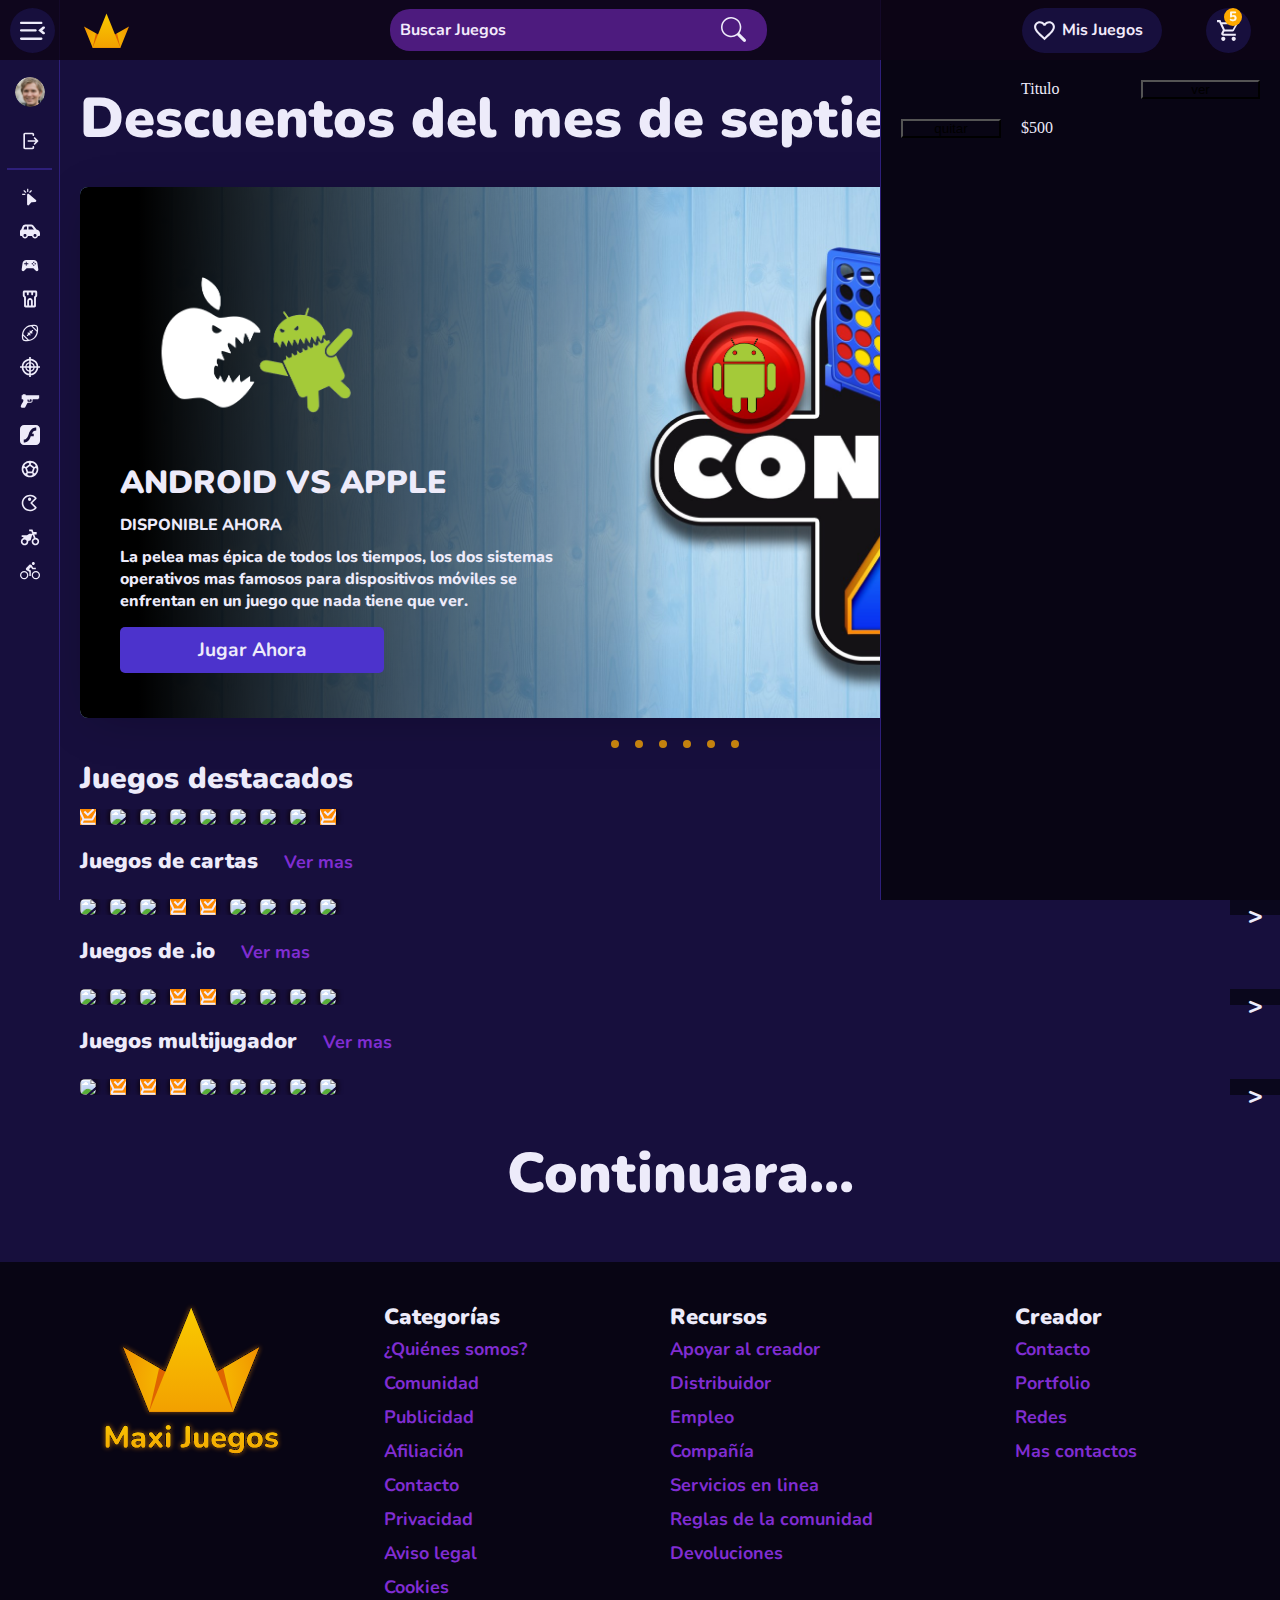
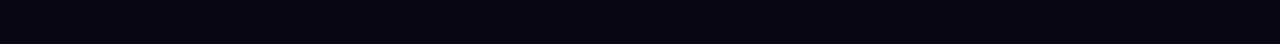
==== TP2/EntregaFinal/4-en-linea.html @ 2f9c9d54 "finalizo home" ====
<!DOCTYPE html>
<html lang="en">
<head>
    <meta charset="UTF-8">
    <meta name="viewport" content="width=device-width, initial-scale=1.0">
    <link rel="preconnect" href="https://fonts.googleapis.com">
    <link rel="preconnect" href="https://fonts.gstatic.com" crossorigin>
    <link href="https://fonts.googleapis.com/css2?family=Nunito+Sans:opsz@6..12&display=swap" rel="stylesheet">
    <link rel="icon" href="static/icons/Logo.svg" type="image/svg+xml">
    <link rel="stylesheet" href="style.css">
    <title>4 En linea</title>
</head>
<body>
    <header class="header">
        <button id="toggle" class="boton-toggle"><img src="static/icons/toogle.svg" alt=""></button>
        <div class="inp-busqueda">
            <input type="text" placeholder="Buscar Juegos">
            <a class="boton-toggle" href="#"><img src="static/icons/search.svg" alt=""></a>
        </div>
        <a class="boton-logo" href="home.html">
            <svg width="25" height="25" viewBox="0 0 25 25" fill="none" xmlns="http://www.w3.org/2000/svg">
                <path d="M18.3667 14.05L17.1083 16.3667H14.3583L12.5 17.4334L10.6417 16.3667H7.79167L6.63333 14.05L0 10.2167L4.79167 22.0667H20.2083L25 10.2167L18.3667 14.05Z" fill="url(#paint0_radial_194_2257)"/>
                <path d="M18.3667 14.05L12.5001 17.4333L6.63341 14.05L4.79175 22.0667H20.2084L18.3667 14.05Z" fill="#DF6400"/>
                <path d="M12.5001 3L20.2084 22.0667H4.79175L12.5001 3Z" fill="url(#paint1_linear_194_2257)"/>
                <defs>
                <radialGradient id="paint0_radial_194_2257" cx="0" cy="0" r="1" gradientUnits="userSpaceOnUse" gradientTransform="translate(12.5 16.142) scale(14.4246)">
                <stop offset="0.0264561" stop-color="#F9CA00"/>
                <stop offset="0.2736" stop-color="#F7BF00"/>
                <stop offset="0.7039" stop-color="#F3A300"/>
                <stop offset="1" stop-color="#EF8B00"/>
                </radialGradient>
                <linearGradient id="paint1_linear_194_2257" x1="12.5002" y1="22.0647" x2="12.5002" y2="3.00191" gradientUnits="userSpaceOnUse">
                <stop stop-color="#F2A000"/>
                <stop offset="0.2043" stop-color="#F4A900"/>
                <stop offset="0.9735" stop-color="#F9CA00"/>
                </linearGradient>
                </defs>
            </svg>                
        </a>
        <a class="boton-toggle btn-query">
            <img src="static/icons/heart.svg" alt="">
            <p>Mis Juegos</p>
        </a>
        <button class="boton-toggle cart"><img src="static/icons/cart.svg" alt=""><span>5</span></button>
    </header>
    <nav class="nav">
        <ul class="categorias">
            <li>
                <span class="avatar" href="#">
                    <img src="static/icons/avatar.svg" alt="">
                    <span class="av-name">Fulano detal</span>
                    <span class="av-mail">fulanito@gmail.com</span>
                </span>
            </li>
            <li>
                <a href="index.html">
                    <img src="static/icons/cerrar sesion.svg" alt="">
                    <span>Cerrar Sesión</span>
                </a>
            </li>
            <hr>
            <li>
                <a href="#">
                    <img src="static/icons/clicker.svg" alt="">
                    <span>Clicker</span>
                </a>
            </li>
            <li>
                <a href="#">
                    <img src="static/icons/car.svg" alt="">
                    <span>Autos</span>
                </a>
            </li>
            <li>
                <a href="#">
                    <img src="static/icons/controller.svg" alt="">
                    <span>Con mando</span>
                </a>
            </li>
            <li>
                <a href="#">
                    <img src="static/icons/castle.svg" alt="">
                    <span>Rol like</span>
                </a>
            </li>
            <li>
                <a href="#">
                    <img src="static/icons/football.svg" alt="">
                    <span>Fotball</span>
                </a>
            </li>
            <li>
                <a href="#">
                    <img src="static/icons/shooting.svg" alt="">
                    <span>Disparos</span>
                </a>
            </li>
            <li>
                <a href="#">
                    <img src="static/icons/gun.svg" alt="">
                    <span>Acción</span>
                </a>
            </li>
            <li>
                <a href="#">
                    <img src="static/icons/flash.svg" alt="">
                    <span>Flash</span>
                </a>
            </li>
            <li>
                <a href="#">
                    <img src="static/icons/soccer.svg" alt="">
                    <span>Tenis</span>
                </a>
            </li>
            <li>
                <a href="#">
                    <img src="static/icons/pacman.svg" alt="">
                    <span>.io</span>
                </a>
            </li>
            <li>
                <a href="#">
                    <img src="static/icons/motorbike.svg" alt="">
                    <span>Motos</span>
                </a>
            </li>
            <li>
                <a href="#">
                    <img src="static/icons/bike.svg" alt="">
                    <span>Atletismo</span>
                </a>
            </li>
        </ul>
    </nav>
    <div class="toggle-cart">
        <div class="card-cart">
            <img src="" alt="">
            <p>Titulo</p>
            <button>ver</button>
            <button>quitar</button>
            <p>$500</p>
        </div>
    </div>
    <main class="main nav-abierto">
        <h1 class="titulo-principal">Descuentos del mes de septiembre</h1>
        <section class="slider-wrapper">
            <div class="slider">
                <article id="slide-1">
                    <img src="static/assets/apple-vs-android.png" alt="">
                    <div class="informacion">
                        <img src="static/assets/apple-vs-android-vs-windows.png" alt="">
                        <h2 class="titulo-secundario">ANDROID VS APPLE</h2>
                        <p>DISPONIBLE AHORA</p>
                        <p>La pelea mas épica de todos los tiempos, los dos sistemas operativos mas famosos para dispositivos móviles se enfrentan en un juego que nada tiene que ver.</p>
                        <a href="4-en-linea.html" target="_blank" class="boton-primario">Jugar Ahora</a>                        
                    </div>
                </article>
                <article id="slide-2">
                    <img src="https://cdn2.unrealengine.com/fc24se-epic-merch-feature-carousel-desktop-1248x702-1248x702-51e411bd25db.png?h=720&quality=medium&resize=1&w=1280" alt="">
                    <div class="informacion">
                        <img src="https://cdn2.unrealengine.com/fc24se-epic-merch-feature-carousel-logo-350x83-350x83-21ae298df333.png" alt="">
                        <p>DISPONIBLE AHORA</p>
                        <p>Utiliza armas extrañas y magia prohibida para dar caza a una bruja que esconde la clave de tu salvación.</p>
                        <p>A partir de <span>14,49 US$</span> </p>
                        <button class="boton-primario">Comprar Ahora</button>
                        <button class="boton-terciario">Agregar al carrito</button>
                    </div>
                </article>
                <article id="slide-3">
                    <img src="https://cdn2.unrealengine.com/egs-witchfire-carousel-desktop-1248x702-2f0288fe9674.png?h=720&quality=medium&resize=1&w=1280" alt="">
                    <div class="informacion">
                        <img src="https://cdn2.unrealengine.com/egs-witchfire-carousel-logo-350x173-617c15475024.png" alt="">
                        <p>DISPONIBLE AHORA</p>
                        <p>Vuelve a encarnar a V, merc a sueldo con cibermejoras, en una mision cargada de espionaje e intriga para salvar a la presidenta de los NN. EE. UU.</p>
                        <p>A partir de <span>24,99 US$</span> </p>
                        <button class="boton-primario">Comprar Ahora</button>
                        <button class="boton-terciario">Agregar al carrito</button>
                    </div>
                </article>
                <article id="slide-4">
                    <img src="https://cdn2.unrealengine.com/egs-cp2077-phantom-liberty-carousel-desktop-1920x1080-96274ead1804.jpg?h=720&quality=medium&resize=1&w=1280" alt="">
                    <div class="informacion">
                        <img src="https://cdn2.unrealengine.com/egs-cp2077-phantom-liberty-carousel-logo-350x126-f5785ff4c215.png" alt="">
                        <p>DISPONIBLE EL 13 DE OCTUBRE</p>
                        <p>Como uno de los famosos Cruzados Negros, emprende una épica misión para derrocar al dios maligno Aldyr.</p>
                        <p>A partir de <span>39,99 US$</span> </p>
                        <button class="boton-primario">Comprar Ahora</button>
                        <button class="boton-terciario">Agregar al carrito</button>
                    </div>
                </article>
                <article id="slide-5">
                    <img src="https://cdn2.unrealengine.com/egs-lords-of-the-fallen-carousel-desktop-1920x1080-8edcd525f1fc.jpg?h=720&quality=medium&resize=1&w=1280" alt="">
                    <div class="informacion">
                        <img src="https://cdn2.unrealengine.com/egs-lords-of-the-fallen-carousel-logo-350x43-4587fc175b9a.png" alt="">
                        <p>PROXIMAMENTE</p>
                        <p>El épico Horizon Forbidden West completo, con todos sus contenidos adicionales y la expansión Burning Shores.</p>
                        <p>A partir de <span>69,99 US$</span> </p>
                        <button class="boton-primario">Comprar Ahora</button>
                        <button class="boton-terciario">Agregar al carrito</button>
                    </div>
                </article>
                <article id="slide-6">
                    <img src="https://cdn2.unrealengine.com/egs-horizon-forbidden-west-carousel-desktop-1920x1080-358478b6468a.jpg?h=720&quality=medium&resize=1&w=1280" alt="">
                    <div class="informacion">
                        <img src="https://cdn2.unrealengine.com/egs-horizon-forbidden-west-carousel-logo-350x137-4761b0e32379.png" alt="">
                        <p>DISPONIBLE AHORA</p>
                        <p>EA SPORTS FC 24 te da la bienvenida a The Word's Game: la experiencia futbolistica mas fiel hasta la fecha</p>
                        <p>A partir de <span>69,99 US$</span> </p>
                        <button class="boton-primario">Comprar Ahora</button>
                        <button class="boton-terciario">Agregar al carrito</button>
                    </div>
                </article>
            </div>
            <div class="slider-nav">
                <a href="#slide-1"></a>
                <a href="#slide-2"></a>
                <a href="#slide-3"></a>
                <a href="#slide-4"></a>
                <a href="#slide-5"></a>
                <a href="#slide-6"></a>
            </div>
        </section>
        <h3 class="titulo-terciario">Juegos destacados</h3>
        <section class="wrapper">
            <button id="left"> < </button>
            <div class="carousel">
                <a href="#">
                    <img src="https://images.crazygames.com/games/evowarsio/cover-1586449813403.png?auto=format%2Ccompress&q=65&cs=strip&ch=DPR&fit=crop" alt="img" draggable="false">
                    <div class="overlay">
                        <div class="unhover">
                            <p class="card-titulo">ARS$ 59.99</p>
                            <span></span>
                        </div>
                        <div class="hover">
                            <p class="card-titulo">Evowarts.IO</p>
                            <p>Una breve descripción del juego</p>
                            <p class="botonera">ARS$ 59.99 
                                <input class="btn-info" type="button">
                                <input class="btn-cart-quit" type="button">
                            </p>
                        </div>
                    </div>
                </a>
                <a href="#">
                    <img src="https://images.crazygames.com/games/bloxdhop-io/cover-1671463581901.png?auto=format%2Ccompress&q=65&cs=strip&ch=DPR&fit=crop" alt="img" draggable="false">
                    <div class="overlay">
                        <div class="unhover">
                            <p class="card-titulo">GRATIS</p>
                        </div>
                        <div class="hover">
                            <p class="card-titulo">Bloxd.IO</p>
                            <p>Una breve descripción del juego</p>
                            <p class="botonera">
                                <input class="btn-play" type="button">
                            </p>
                        </div>
                    </div>
                </a>
                <a href="#">
                    <img src="https://images.crazygames.com/fish-eat-getting-big/20230619111811/fish-eat-getting-big-cover?auto=format%2Ccompress&q=65&cs=strip&ch=DPR&fit=crop" alt="img" draggable="false">
                    <div class="overlay">
                        <div class="unhover">
                            <p class="card-titulo">GRATIS</p>
                        </div>
                        <div class="hover">
                            <p class="card-titulo">pescao.IO</p>
                            <p>Una breve descripción del juego</p>
                            <p class="botonera">
                                <input class="btn-play" type="button">
                            </p>
                        </div>
                    </div>
                </a>
                <a href="#">
                    <img src="https://images.crazygames.com/games/smash-karts/cover-1690365923966.png?auto=format%2Ccompress&q=65&cs=strip&ch=DPR&fit=crop" alt="img" draggable="false">
                    <div class="overlay">
                        <div class="unhover">
                            <p class="card-titulo">GRATIS</p>
                        </div>
                        <div class="hover">
                            <p class="card-titulo">Smash Karts.IO</p>
                            <p>Una breve descripción del juego</p>
                            <p class="botonera">
                                <input class="btn-play" type="button">
                            </p>
                        </div>
                    </div>
                </a>
                <a href="#">
                    <img src="https://images.crazygames.com/games/crazy-roll-3d/coverundefined-1693299832914.png?auto=format%2Ccompress&q=65&cs=strip&ch=DPR&fit=crop" alt="img" draggable="false">
                    <div class="overlay">
                        <div class="unhover">
                            <p class="card-titulo">ARS$ 59.99</p>
                        </div>
                        <div class="hover">
                            <p class="card-titulo">Crazy Roll.IO</p>
                            <p>Una breve descripción del juego</p>
                            <p class="botonera">ARS$ 59.99 
                                <input class="btn-info" type="button">
                                <input class="btn-cart-add" type="button">
                            </p>
                        </div>
                    </div>
                    
                </a>
                <a href="#">
                    <img src="https://images.crazygames.com/color-tap-coloring-by-numbers_16x9/20231003040240/color-tap-coloring-by-numbers_16x9-cover?auto=format%2Ccompress&q=65&cs=strip&ch=DPR&fit=crop" alt="img" draggable="false">
                    <div class="overlay">
                        <div class="unhover">
                            <p class="card-titulo">ARS$ 19.99</p>
                        </div>
                        <div class="hover">
                            <p class="card-titulo">Color Trap.IO</p>
                            <p>Una breve descripción del juego</p>
                            <p class="botonera">ARS$ 59.99 
                                <input class="btn-info" type="button">
                                <input class="btn-cart-add" type="button">
                            </p>
                        </div>
                    </div>
                </a>
                <a href="#">
                    <img src="https://images.crazygames.com/laqueus-escape-2---chapter-i_16x9/20230928072151/laqueus-escape-2---chapter-i_16x9-cover?auto=format%2Ccompress&q=65&cs=strip&ch=DPR&fit=crop" alt="img" draggable="false">
                    <div class="overlay">
                        <div class="unhover">
                            <p class="card-titulo">GRATIS</p>
                        </div>
                        <div class="hover">
                            <p class="card-titulo">Last Of US.IO</p>
                            <p>Una breve descripción del juego</p>
                            <p class="botonera">
                                <input class="btn-play" type="button">
                            </p>
                        </div>
                    </div>
                </a>
                <a href="#">
                    <img src="https://images.crazygames.com/dino-world-merge-fight_16x9/20230929094550/dino-world-merge-fight_16x9-cover?auto=format%2Ccompress&q=65&cs=strip&ch=DPR&fit=crop" alt="img" draggable="false">
                    <div class="overlay">
                        <div class="unhover">
                            <p class="card-titulo">GRATIS</p>
                        </div>
                        <div class="hover">
                            <p class="card-titulo">Dino World.IO</p>
                            <p>Una breve descripción del juego</p>
                            <p class="botonera">
                                <input class="btn-play" type="button">
                            </p>
                        </div>
                    </div>
                </a>
                <a href="#">
                    <img src="https://images.crazygames.com/raft-life/20230804113102/raft-life-cover?auto=format%2Ccompress&q=65&cs=strip&ch=DPR&fit=crop" alt="img" draggable="false">
                    <div class="overlay">
                        <div class="unhover">
                            <p class="card-titulo">ARS$ 59.99</p>
                            <span></span>
                        </div>
                        <div class="hover">
                            <p class="card-titulo">Raft Life.IO</p>
                            <p>Una breve descripción del juego</p>
                            <p class="botonera">ARS$ 59.99 
                                <input class="btn-info" type="button">
                                <input class="btn-cart-quit" type="button">
                            </p>
                        </div>
                    </div>
                </a>
            </div>
            <button id="right"> > </button>
        </section>
        <p class="parrafo-resaltado">Juegos de cartas <a class="boton-terciario" href="#">Ver mas</a></p>
        <section class="wrapper">
            <button id="left"> < </button>
            <div class="carousel">
                <a href="#">
                    <img src="https://images.crazygames.com/games/uno-online/cover-1679068977831.png?auto=format%2Ccompress&q=65&cs=strip&ch=DPR&w=242&fit=crop" alt="img" draggable="false">
                    <div class="overlay">
                        <div class="unhover">
                            <p class="card-titulo">ARS$ 19.99</p>
                        </div>
                        <div class="hover">
                            <p class="card-titulo">Color Trap.IO</p>
                            <p>Una breve descripción del juego</p>
                            <p class="botonera">ARS$ 59.99 
                                <input class="btn-info" type="button">
                                <input class="btn-cart-add" type="button">
                            </p>
                        </div>
                    </div>
                </a>
                <a href="#">
                    <img src="https://images.crazygames.com/games/solitaire-social/thumb-1585078055716.png?auto=format%2Ccompress&q=65&cs=strip&ch=DPR&fit=crop" alt="img" draggable="false">
                    <div class="overlay">
                        <div class="unhover">
                            <p class="card-titulo">GRATIS</p>
                        </div>
                        <div class="hover">
                            <p class="card-titulo">Dino World.IO</p>
                            <p>Una breve descripción del juego</p>
                            <p class="botonera">
                                <input class="btn-play" type="button">
                            </p>
                        </div>
                    </div>
                </a>
                <a href="#">
                    <img src="https://images.crazygames.com/foono-online-multiplayer-card-game_16x9/20231002101605/foono-online-multiplayer-card-game_16x9-cover?auto=format%2Ccompress&q=65&cs=strip&ch=DPR&fit=crop" alt="img" draggable="false">
                    <div class="overlay">
                        <div class="unhover">
                            <p class="card-titulo">ARS$ 19.99</p>
                        </div>
                        <div class="hover">
                            <p class="card-titulo">Color Trap.IO</p>
                            <p>Una breve descripción del juego</p>
                            <p class="botonera">ARS$ 59.99 
                                <input class="btn-info" type="button">
                                <input class="btn-cart-add" type="button">
                            </p>
                        </div>
                    </div>
                </a>
                <a href="#">
                    <img src="https://images.crazygames.com/spooky-tripeaks/20221010121338/spooky-tripeaks-cover?auto=format%2Ccompress&q=65&cs=strip&ch=DPR&fit=crop" alt="img" draggable="false">
                    <div class="overlay">
                        <div class="unhover">
                            <p class="card-titulo">ARS$ 59.99</p>
                            <span></span>
                        </div>
                        <div class="hover">
                            <p class="card-titulo">Raft Life.IO</p>
                            <p>Una breve descripción del juego</p>
                            <p class="botonera">ARS$ 59.99 
                                <input class="btn-info" type="button">
                                <input class="btn-cart-quit" type="button">
                            </p>
                        </div>
                    </div>
                </a>
                <a href="#">
                    <img src="https://images.crazygames.com/duo-with-friends/20211116161001/duo-with-friends-cover?auto=format%2Ccompress&q=65&cs=strip&ch=DPR&fit=crop" alt="img" draggable="false">
                    <div class="overlay">
                        <div class="unhover">
                            <p class="card-titulo">ARS$ 59.99</p>
                            <span></span>
                        </div>
                        <div class="hover">
                            <p class="card-titulo">Raft Life.IO</p>
                            <p>Una breve descripción del juego</p>
                            <p class="botonera">ARS$ 59.99 
                                <input class="btn-info" type="button">
                                <input class="btn-cart-quit" type="button">
                            </p>
                        </div>
                    </div>
                    
                </a>
                <a href="#">
                    <img src="https://images.crazygames.com/solitrcom.png?auto=format%2Ccompress&q=65&cs=strip&ch=DPR&fit=crop" alt="img" draggable="false">
                    <div class="overlay">
                        <div class="unhover">
                            <p class="card-titulo">GRATIS</p>
                        </div>
                        <div class="hover">
                            <p class="card-titulo">Dino World.IO</p>
                            <p>Una breve descripción del juego</p>
                            <p class="botonera">
                                <input class="btn-play" type="button">
                            </p>
                        </div>
                    </div>
                    
                </a>
                <a href="#">
                    <img src="https://images.crazygames.com/games/solitaire-story-tripeaks-4/cover-1686600269586.png?auto=format%2Ccompress&q=65&cs=strip&ch=DPR&fit=crop" alt="img" draggable="false">
                    <div class="overlay">
                        <div class="unhover">
                            <p class="card-titulo">ARS$ 19.99</p>
                        </div>
                        <div class="hover">
                            <p class="card-titulo">Color Trap.IO</p>
                            <p>Una breve descripción del juego</p>
                            <p class="botonera">ARS$ 59.99 
                                <input class="btn-info" type="button">
                                <input class="btn-cart-add" type="button">
                            </p>
                        </div>
                    </div>
                </a>
                <a href="#">
                    <img src="https://images.crazygames.com/games/spider-solitaire-time/cover-1643213064991.png?auto=format%2Ccompress&q=65&cs=strip&ch=DPR&fit=crop" alt="img" draggable="false">
                    <div class="overlay">
                        <div class="unhover">
                            <p class="card-titulo">ARS$ 19.99</p>
                        </div>
                        <div class="hover">
                            <p class="card-titulo">Color Trap.IO</p>
                            <p>Una breve descripción del juego</p>
                            <p class="botonera">ARS$ 59.99 
                                <input class="btn-info" type="button">
                                <input class="btn-cart-add" type="button">
                            </p>
                        </div>
                    </div>
                </a>
                <a href="#">
                    <img src="https://images.crazygames.com/games/microsoft-solitaire-collection/cover-1598974383073.png?auto=format%2Ccompress&q=65&cs=strip&ch=DPR&fit=crop" alt="img" draggable="false">
                    <div class="overlay">
                        <div class="unhover">
                            <p class="card-titulo">GRATIS</p>
                        </div>
                        <div class="hover">
                            <p class="card-titulo">Dino World.IO</p>
                            <p>Una breve descripción del juego</p>
                            <p class="botonera">
                                <input class="btn-play" type="button">
                            </p>
                        </div>
                    </div>
                </a>
            </div>
            <button id="right"> > </button>
        </section>
        <p class="parrafo-resaltado">Juegos de .io <a class="boton-terciario" href="#">Ver mas</a></p>
        <section class="wrapper">
            <button id="left"> < </button>
            <div class="carousel">
                <a href="#">
                    <img src="https://images.crazygames.com/games/ev-io/cover-1676998283524.png?auto=format%2Ccompress&q=65&cs=strip&ch=DPR&fit=crop" alt="img" draggable="false">
                    <div class="overlay">
                        <div class="unhover">
                            <p class="card-titulo">GRATIS</p>
                        </div>
                        <div class="hover">
                            <p class="card-titulo">Dino World.IO</p>
                            <p>Una breve descripción del juego</p>
                            <p class="botonera">
                                <input class="btn-play" type="button">
                            </p>
                        </div>
                    </div>
                </a>
                <a href="#">
                    <img src="https://images.crazygames.com/thelast-io/20210322181359/thelast-io-cover?auto=format%2Ccompress&q=65&cs=strip&ch=DPR&fit=crop" alt="img" draggable="false">
                    <div class="overlay">
                        <div class="unhover">
                            <p class="card-titulo">ARS$ 19.99</p>
                        </div>
                        <div class="hover">
                            <p class="card-titulo">Color Trap.IO</p>
                            <p>Una breve descripción del juego</p>
                            <p class="botonera">ARS$ 59.99 
                                <input class="btn-info" type="button">
                                <input class="btn-cart-add" type="button">
                            </p>
                        </div>
                    </div>
                </a>
                <a href="#">
                    <img src="https://images.crazygames.com/agario/20230719092731/agario-cover?auto=format%2Ccompress&q=65&cs=strip&ch=DPR&fit=crop" alt="img" draggable="false">
                    <div class="overlay">
                        <div class="unhover">
                            <p class="card-titulo">ARS$ 19.99</p>
                        </div>
                        <div class="hover">
                            <p class="card-titulo">Color Trap.IO</p>
                            <p>Una breve descripción del juego</p>
                            <p class="botonera">ARS$ 59.99 
                                <input class="btn-info" type="button">
                                <input class="btn-cart-add" type="button">
                            </p>
                        </div>
                    </div>
                </a>
                <a href="#">
                    <img src="https://images.crazygames.com/sploop-io/20210713142850/sploop-io-cover?auto=format%2Ccompress&q=65&cs=strip&ch=DPR&fit=crop" alt="img" draggable="false">
                    <div class="overlay">
                        <div class="unhover">
                            <p class="card-titulo">ARS$ 59.99</p>
                            <span></span>
                        </div>
                        <div class="hover">
                            <p class="card-titulo">Raft Life.IO</p>
                            <p>Una breve descripción del juego</p>
                            <p class="botonera">ARS$ 59.99 
                                <input class="btn-info" type="button">
                                <input class="btn-cart-quit" type="button">
                            </p>
                        </div>
                    </div>
                </a>
                <a href="#">
                    <img src="https://images.crazygames.com/games/duckpark-io/cover-1585853392521.jpg?auto=format%2Ccompress&q=65&cs=strip&ch=DPR&fit=crop" alt="img" draggable="false">
                    <div class="overlay">
                        <div class="unhover">
                            <p class="card-titulo">ARS$ 59.99</p>
                            <span></span>
                        </div>
                        <div class="hover">
                            <p class="card-titulo">Raft Life.IO</p>
                            <p>Una breve descripción del juego</p>
                            <p class="botonera">ARS$ 59.99 
                                <input class="btn-info" type="button">
                                <input class="btn-cart-quit" type="button">
                            </p>
                        </div>
                    </div>
                </a>
                <a href="#">
                    <img src="https://images.crazygames.com/stabfish-io/20230102073830/stabfish-io-cover?auto=format%2Ccompress&q=65&cs=strip&ch=DPR&fit=crop" alt="img" draggable="false">
                    <div class="overlay">
                        <div class="unhover">
                            <p class="card-titulo">GRATIS</p>
                        </div>
                        <div class="hover">
                            <p class="card-titulo">Dino World.IO</p>
                            <p>Una breve descripción del juego</p>
                            <p class="botonera">
                                <input class="btn-play" type="button">
                            </p>
                        </div>
                    </div>
                </a>
                <a href="#">
                    <img src="https://images.crazygames.com/king-io-world-war/20230629050348/king-io-world-war-cover?auto=format%2Ccompress&q=65&cs=strip&ch=DPR&fit=crop" alt="img" draggable="false">
                    <div class="overlay">
                        <div class="unhover">
                            <p class="card-titulo">ARS$ 19.99</p>
                        </div>
                        <div class="hover">
                            <p class="card-titulo">Color Trap.IO</p>
                            <p>Una breve descripción del juego</p>
                            <p class="botonera">ARS$ 59.99 
                                <input class="btn-info" type="button">
                                <input class="btn-cart-add" type="button">
                            </p>
                        </div>
                    </div>
                </a>
                <a href="#">
                    <img src="https://images.crazygames.com/tyran-io/20220209162110/tyran-io-cover?auto=format%2Ccompress&q=65&cs=strip&ch=DPR&fit=crop" alt="img" draggable="false">
                    <div class="overlay">
                        <div class="unhover">
                            <p class="card-titulo">GRATIS</p>
                        </div>
                        <div class="hover">
                            <p class="card-titulo">Dino World.IO</p>
                            <p>Una breve descripción del juego</p>
                            <p class="botonera">
                                <input class="btn-play" type="button">
                            </p>
                        </div>
                    </div>
                </a>
                <a href="#">
                    <img src="https://images.crazygames.com/games/brutalmania-io/cover-1584553430060.png?auto=format%2Ccompress&q=65&cs=strip&ch=DPR&fit=crop" alt="img" draggable="false">
                    <div class="overlay">
                        <div class="unhover">
                            <p class="card-titulo">GRATIS</p>
                        </div>
                        <div class="hover">
                            <p class="card-titulo">Dino World.IO</p>
                            <p>Una breve descripción del juego</p>
                            <p class="botonera">
                                <input class="btn-play" type="button">
                            </p>
                        </div>
                    </div>
                </a>
            </div>
            <button id="right"> > </button>
        </section>
        <p class="parrafo-resaltado">Juegos multijugador <a class="boton-terciario" href="#">Ver mas</a></p>
        <section class="wrapper">
            <button id="left"> < </button>
            <div class="carousel">
                <a href="#">
                    <img src="https://images.crazygames.com/house-of-hazards/20200910082214/house-of-hazards-cover?auto=format%2Ccompress&q=65&cs=strip&ch=DPR&fit=crop" alt="img" draggable="false">
                    <div class="overlay">
                        <div class="unhover">
                            <p class="card-titulo">GRATIS</p>
                        </div>
                        <div class="hover">
                            <p class="card-titulo">Dino World.IO</p>
                            <p>Una breve descripción del juego</p>
                            <p class="botonera">
                                <input class="btn-play" type="button">
                            </p>
                        </div>
                    </div>
                </a>
                <a href="#">
                    <img src="https://images.crazygames.com/games/soccer-legends-2021/cover-1619606990485.png?auto=format%2Ccompress&q=65&cs=strip&ch=DPR&fit=crop" alt="img" draggable="false">
                    <div class="overlay">
                        <div class="unhover">
                            <p class="card-titulo">ARS$ 59.99</p>
                            <span></span>
                        </div>
                        <div class="hover">
                            <p class="card-titulo">Raft Life.IO</p>
                            <p>Una breve descripción del juego</p>
                            <p class="botonera">ARS$ 59.99 
                                <input class="btn-info" type="button">
                                <input class="btn-cart-quit" type="button">
                            </p>
                        </div>
                    </div>
                    
                </a>
                <a href="#">
                    <img src="https://images.crazygames.com/games/basketball-stars-2019/cover-1583231506155.png?auto=format%2Ccompress&q=65&cs=strip&ch=DPR&fit=crop" alt="img" draggable="false">
                    <div class="overlay">
                        <div class="unhover">
                            <p class="card-titulo">ARS$ 59.99</p>
                            <span></span>
                        </div>
                        <div class="hover">
                            <p class="card-titulo">Raft Life.IO</p>
                            <p>Una breve descripción del juego</p>
                            <p class="botonera">ARS$ 59.99 
                                <input class="btn-info" type="button">
                                <input class="btn-cart-quit" type="button">
                            </p>
                        </div>
                    </div>
                    
                </a>
                <a href="#">
                    <img src="https://images.crazygames.com/puppet-fighter-2-player/20221123094627/puppet-fighter-2-player-cover?auto=format%2Ccompress&q=65&cs=strip&ch=DPR&fit=crop" alt="img" draggable="false">
                    <div class="overlay">
                        <div class="unhover">
                            <p class="card-titulo">ARS$ 59.99</p>
                            <span></span>
                        </div>
                        <div class="hover">
                            <p class="card-titulo">Raft Life.IO</p>
                            <p>Una breve descripción del juego</p>
                            <p class="botonera">ARS$ 59.99 
                                <input class="btn-info" type="button">
                                <input class="btn-cart-quit" type="button">
                            </p>
                        </div>
                    </div>
                    
                </a>
                <a href="#">
                    <img src="https://images.crazygames.com/tennis-masters/20201207104629/tennis-masters-cover?auto=format%2Ccompress&q=65&cs=strip&ch=DPR&fit=crop" alt="img" draggable="false">
                    <div class="overlay">
                        <div class="unhover">
                            <p class="card-titulo">ARS$ 19.99</p>
                        </div>
                        <div class="hover">
                            <p class="card-titulo">Color Trap.IO</p>
                            <p>Una breve descripción del juego</p>
                            <p class="botonera">ARS$ 59.99 
                                <input class="btn-info" type="button">
                                <input class="btn-cart-add" type="button">
                            </p>
                        </div>
                    </div>
                </a>
                <a href="#">
                    <img src="https://images.crazygames.com/wrestle-bros/20230707191522/wrestle-bros-cover?auto=format%2Ccompress&q=65&cs=strip&ch=DPR&fit=crop" alt="img" draggable="false">
                    <div class="overlay">
                        <div class="unhover">
                            <p class="card-titulo">ARS$ 19.99</p>
                        </div>
                        <div class="hover">
                            <p class="card-titulo">Color Trap.IO</p>
                            <p>Una breve descripción del juego</p>
                            <p class="botonera">ARS$ 59.99 
                                <input class="btn-info" type="button">
                                <input class="btn-cart-add" type="button">
                            </p>
                        </div>
                    </div>
                </a>
                <a href="#">
                    <img src="https://images.crazygames.com/pill-soccer/20230424174048/pill-soccer-cover?auto=format%2Ccompress&q=65&cs=strip&ch=DPR&fit=crop" alt="img" draggable="false">
                    <div class="overlay">
                        <div class="unhover">
                            <p class="card-titulo">GRATIS</p>
                        </div>
                        <div class="hover">
                            <p class="card-titulo">Dino World.IO</p>
                            <p>Una breve descripción del juego</p>
                            <p class="botonera">
                                <input class="btn-play" type="button">
                            </p>
                        </div>
                    </div>
                </a>
                <a href="#">
                    <img src="https://images.crazygames.com/drunken-boxers/20230131112009/drunken-boxers-cover?auto=format%2Ccompress&q=65&cs=strip&ch=DPR&fit=crop" alt="img" draggable="false">
                    <div class="overlay">
                        <div class="unhover">
                            <p class="card-titulo">GRATIS</p>
                        </div>
                        <div class="hover">
                            <p class="card-titulo">Dino World.IO</p>
                            <p>Una breve descripción del juego</p>
                            <p class="botonera">
                                <input class="btn-play" type="button">
                            </p>
                        </div>
                    </div>
                </a>
                <a href="#">
                    <img src="https://images.crazygames.com/gobattles-2--light-version-/20230414053754/gobattles-2--light-version--cover?auto=format%2Ccompress&q=65&cs=strip&ch=DPR&fit=crop" alt="img" draggable="false">
                    <div class="overlay">
                        <div class="unhover">
                            <p class="card-titulo">GRATIS</p>
                        </div>
                        <div class="hover">
                            <p class="card-titulo">Dino World.IO</p>
                            <p>Una breve descripción del juego</p>
                            <p class="botonera">
                                <input class="btn-play" type="button">
                            </p>
                        </div>
                    </div>
                </a>
            </div>
            <button id="right"> > </button>
        </section>
        <h1 class="titulo-principal continuado">Continuara...</h1>
    </main>
    <footer class="footer">
        <img class="f-logo" src="static/icons/Logo grande.svg" alt="">
        <section class="f-categoria">
            <h3 class="parrafo-resaltado">Categorías</h3>
            <a class="boton-terciario" href="#">¿Quiénes somos?</a>
            <a class="boton-terciario" href="#">Comunidad</a>
            <a class="boton-terciario" href="#">Publicidad</a>
            <a class="boton-terciario" href="#">Afiliación</a>
            <a class="boton-terciario" href="#">Contacto</a>
            <a class="boton-terciario" href="#">Privacidad</a>
            <a class="boton-terciario" href="#">Aviso legal</a>
            <a class="boton-terciario" href="#">Cookies</a>
        </section>
        <section class="f-categoria">
            <h3 class="parrafo-resaltado">Recursos</h3>
            <a class="boton-terciario" href="#">Apoyar al creador</a>
            <a class="boton-terciario" href="#">Distribuidor</a>
            <a class="boton-terciario" href="#">Empleo</a>
            <a class="boton-terciario" href="#">Compañía</a>
            <a class="boton-terciario" href="#">Servicios en linea</a>
            <a class="boton-terciario" href="#">Reglas de la comunidad</a>
            <a class="boton-terciario" href="#">Devoluciones</a>
        </section>
        <section class="f-categoria">
            <h3 class="parrafo-resaltado">Creador</h3>
            <a class="boton-terciario" href="#">Contacto</a>
            <a class="boton-terciario" href="#">Portfolio</a>
            <a class="boton-terciario" href="#">Redes</a>
            <a class="boton-terciario" href="#">Mas contactos</a>
        </section>
    </footer>
    <script src="static/js/home.js"></script>
</body>
</html>
---- TP2/EntregaFinal/style.css ----
@import url("https://fonts.googleapis.com/css2?family=Michroma&display=swap");

@font-face {
    font-family: "Nunito";
    src: url("static/tipografia/nunito_regular.woff");
}

@font-face {
    font-family: "Nunito bold";
    src: url("static/tipografia/nunito_bold.woff");
}

@font-face {
    font-family: "Nunito thin";
    src: url("static/tipografia/nunito_thin.woff");
}

@font-face {
    font-family: "Nunito extra thin";
    src: url("static/tipografia/nunito_extra_thin.woff2");
}

:root {
    --primario-w3: hsl(250, 60%, 95%);
    --primario-w2: hsl(250, 60%, 85%);
    --primario-w1: hsl(250, 60%, 70%);
    --primario: hsl(250, 60%, 50%);
    --primario-b1: hsl(250, 60%, 30%);
    --primario-b2: hsl(250, 60%, 15%);
    --primario-b3: hsl(250, 60%, 5%);

    --secundario-w3: hsl(270, 65%, 95%);
    --secundario-w2: hsl(270, 65%, 85%);
    --secundario-w1: hsl(270, 65%, 70%);
    --secundario: hsl(270, 65%, 50%);
    --secundario-b1: hsl(270, 65%, 30%);
    --secundario-b2: hsl(270, 65%, 15%);
    --secundario-b3: hsl(270, 65%, 5%);

    --acento-w3: hsl(40, 100%, 95%);
    --acento-w2: hsl(40, 100%, 85%);
    --acento-w1: hsl(40, 100%, 70%);
    --acento: hsl(40, 100%, 50%);
    --acento-b1: hsl(40, 100%, 30%);
    --acento-b2: hsl(40, 100%, 15%);
    --acento-b3: hsl(40, 100%, 5%);

    --nunito: 'Nunito', sans-serif;
    --nunito-thin: 'Nunito thin', sans-serif;
    --nunito-bold: 'Nunito bold', sans-serif;
    --nunito-extra-thin: 'Nunito extra thin', sans-serif;
    --h1-size: 4rem;
    --h2-size: 3.5rem;
    --h3-size: 3rem;
    --h4-size: 2rem;
    --p1-size: 1rem;
    --p2-size: 0.938rem;
}

* {
    margin: 0;
    padding: 0;
    box-sizing: border-box;
}

.titulo-principal,
.titulo-secundario,
.titulo-terciario,
.parrafo-resaltado {
    font-family: var(--nunito-bold);
}

.titulo-principal {
    font-size: 56px;
}

.titulo-secundario {
    font-size: 40px;
}

.titulo-terciario {
    font-size: 30px;
}

.parrafo-resaltado {
    font-size: 22px;
}

.parrafo {
    font-family: var(--nunito);
    font-size: 22px;
}

.texto-boton,
.boton-primario,
.boton-secundario,
.boton-terciario,
.boton-sesion {
    font-family: var(--nunito-thin);
    font-size: 18px;
}

.detalle {
    font-family: var(--nunito-extra-thin);
    font-size: 16px;
}

body {
    background-color: var(--primario-b2);
    display: flex;
    flex-wrap: wrap;
}


/* ========================== Botones ============================= */

.boton-primario,
.boton-secundario,
.boton-terciario,
.boton-sesion {
    display: inline-flex;
    justify-content: center;
    gap: 10px;
    padding: 10px 20px;
    margin: 5px 0px;
    border-radius: 20px;
    border: none;
    cursor: pointer;
}

.boton-primario {
    background: var(--primario);
    color: var(--primario-w3);
}

.boton-primario:hover {
    background-color: var(--primario-b1);
    box-shadow: 0px 3px 5px var(--primario-w2);
    transition: .3s;
}

.boton-secundario {
    background: none;
    box-shadow: inset 0px 0px 0px 2px var(--primario);
    color: var(--primario);
}

.boton-secundario:hover {
    background-color: var(--primario);
    color: var(--primario-w3);
    box-shadow: 0px 3px 5px var(--primario-w2);
    transition: .3s;
}

.boton-sesion {
    background: none;
    box-shadow: inset 0px 0px 0px 2px var(--secundario-w3);
    color: var(--secundario-w3);
    text-decoration: none;
}

.boton-sesion:hover {
    background-color: var(--secundario-w3);
    color: var(--secundario);
    box-shadow: 0px 0px 5px var(--secundario-w3);
    transition: .3s;
}

.boton-terciario {
    color: var(--secundario);
    text-decoration: none;
}

.boton-terciario:hover {
    text-decoration: underline;
    color: var(--secundario-w1);
    transition: .3s;
}

.boton-primario:active,
.boton-secundario:active,
.boton-terciario:active,
.boton-sesion:active,
.boton-toggle:active {
    transform: scale(.9);
    transform-origin: center center;
    transition: .1s;
}

.boton-toggle {
    background: var(--primario-b2);
    border-radius: 30px;
    height: 45px;
    width: 45px;
    padding: 10px;
    border: none;
    cursor: pointer;
}

.boton-toggle img {
    width: 25px;
    height: 25px;
}

.boton-toggle:hover {
    background-color: var(--primario-w3);
    box-shadow: 0px 0px 10px 1px var(--primario-w3);
    transition: .3s;
}

.boton-toggle:hover img {
    filter: invert(100%);
    transition: .3s;
}

.boton-logo {
    background-color: transparent;
    border: none;
    width: 45px;
    height: 45px;
    cursor: pointer;
}

.boton-logo svg {
    width: 45px;
    height: 45px;
}

.boton-logo:hover svg {
    filter: drop-shadow(0px 0px 10px var(--acento));
    transform: scale(1.2);
    transition: transform .5s, filter .5s;
}

/* ========================== Fin Botones ============================= */

/* ========================== Login =====================*/

.contenedor {
    background: #ededed;
    border-radius: 10px;
    height: 650px;
    margin: 1% auto;
    overflow: hidden;
    width: 1000px;
}

.login {
    background: var(--primario-w3);
    float: left;
    height: 100%;
    position: relative;
    width: 50%;
    text-align: center;
    top: -100%;
    z-index: 1;
}

.login>img,
.register>img {
    width: 50%;
    height: 40%;
}

.register {
    background: var(--primario-w3);
    float: right;
    height: 100%;
    position: relative;
    width: 50%;
    text-align: center;
    top: -100%;
    z-index: 1;
}

.cover {
    background: var(--secundario-b1);
    color: #fff;
    height: 100%;
    margin: 0 0 0 50%;
    position: relative;
    text-align: center;
    transition: margin 0.7s, background 0.5s, display 1s, width 1s;
    width: 50%;
    display: flex;
    justify-content: center;
    align-content: center;
    gap: 20px;
    flex-wrap: wrap;
    z-index: 5;
}

.cover p {
    width: 80%;
}

.cover:target {
    background: var(--secundario);
    margin: 0;
}

.cover:target .sign-up,
.sign-in {
    display: none;
}

.cover:target .sign-in {
    display: inline-block;
}

.login-form {
    padding: 0px 70px;
}

.login-form input {
    width: 100%;
    padding: 10px;
    margin: 5px 0px;
    border: 2px solid rgba(83, 53, 204, 0.50);
    background: rgba(203, 194, 240, 0.30);
    border-radius: 20px;
    box-sizing: border-box;
}

.login-form input::placeholder,
input[type=date i] {
    font-family: var(--nunito-extra-thin);
    font-size: 16px;
    text-align: center;
}

input[type=date] {
    display: flex;
    padding: 5px;
}

input[type=date]::-webkit-calendar-picker-indicator {
    cursor: pointer;
    position: absolute;
    left: 0;
    border-radius: 30px 0px 0px 30px;
    padding: 10px;
    background-color: var(--primario);
}

.input-nick input {
    padding: 10px 35px;
}

.input-nick span::before {
    top: 6px;
    padding: 8px;
    border-radius: 30px 0px 0px 30px;
    background-color: var(--primario);
    font-family: var(--nunito-thin);
    color: var(--primario-w3);
    position: absolute;
    content: '@';
}

.login-form input:focus {
    border: 2px solid var(--primario-b1);
    outline: none;
}

.register .login-form {
    text-align: left;
    display: grid;
    grid-template-columns: 1fr 1fr;
    grid-template-rows: repeat(7, auto);
    gap: 0px 10px;
}

.register .texto-boton,
.register .inp-mail,
.register button[type=submit] {
    grid-column: span 2;
}

.input-register,
.input-nick {
    position: relative;
}

.input-register span::after {
    right: 10px;
    margin: 12px 0px;
    position: absolute;
    content: url(static/icons/required.svg);
}

.login-form .boton-primario {
    width: 100%;
}

.redes {
    display: flex;
    align-items: center;
    justify-content: space-evenly;
    margin: 20px;
}

.social-login {
    height: 40px;
    width: 40px;
    padding: 5px;
    border-radius: 10px;
    border: 1px solid var(--primario-w2);
}

.rq::after {
    content: url(static/icons/required.svg);
    vertical-align: middle;
    margin-left: 10px;
}

.warnings {
    font-size: 14px;
    font-family: var(--nunito-thin);
    color: red;
    margin-top: 10px;
}

/* ========================== Fin Login =====================*/

/* ========================== Header =====================*/
.header {
    height: 60px;
    width: 100%;
    bottom: 0;
    padding: 0px 10px;
    display: grid;
    grid-template-columns: repeat(5, 1fr);
    gap: 10px;
    align-content: center;
    justify-items: center;
    position: fixed;
    background-color: rgba(14, 4, 21, .8);
    z-index: 100;
}

.header .cart{
    position: relative;
}

.header .cart span{
    left: 18px;
    top: 0;
    border-radius: 100%;
    width: 18px;
    height: 18px;
    position: absolute;
    background-color: var(--acento);
    font-family: var(--nunito);
    color: var(--acento-w3);
    text-align: center;
}

.inp-busqueda {
    margin: auto;
    display: flex;
}

.inp-busqueda input {
    font-family: var(--nunito-thin);
    color: var(--secundario-w3);
    background: var(--secundario-b1);
    font-size: 16px;
    padding: 10px;
    border: none;
    border-radius: 20px;
    display: none;
}

.inp-busqueda input::placeholder {
    color: var(--secundario-w3);
}

.boton-toggle p{
    display: none;
}

/* ========================== Fin Header =====================*/

/* ========================== Nav =====================*/
.nav{
    display: flex;
    height: 100vh;
    width: 60px;
    background-color: white;
    position: fixed;
    background-color: var(--primario-b2);
    border-right: 1px solid var(--primario-b1);
    overflow: hidden;
    z-index: 50;
    transition: transform .5s;
}
.nav-oculto{
    transform: translateX(-100%);
    transition: .5s;
}
.nav:hover{
    width: 200px;
    transition: .2s ease-out;
}

.categorias li{
    width: 100%;
}

.categorias li:hover{
    background-color: var(--primario-w3);
    transition: .5s;
}

.categorias hr{
    width: 75%;
    margin: 10px auto;
    border: 1px solid var(--primario-b1);
}

.categorias li a, .categorias li span{
    display: flex;
    width: 200px;
    height: 100%;
    font-family: var(--nunito-thin);
    color: var(--primario-w3);
    text-decoration: none;
    align-items: center;
}

.categorias a img{
    padding: 0px 20px;
    width: 60px;
    height: 34px;
}

.categorias span img{
    padding: 0px 15px;
    width: 60px;
    height: 34px;
}

.categorias{
    width: 100%;
    margin-top: 20px ;
}

.categorias li a:hover span{
    color: var(--primario-b2);
    transition: .5s;
}

.categorias li .avatar:hover span{
    color: var(--primario-b2);
    transition: .5s;
}

.categorias li a:hover img{
    filter: invert(100%);
    transition: .5s;
}

.categorias li .avatar{
    display: grid;
    grid-template-rows: 1fr 1fr;
    grid-template-columns: 60px auto;
    padding: 10px 0px;
}

.avatar img{
    height: 56px;
    grid-row: span 2;
}

.avatar .av-name{
    width: 140px;
    font-family: var(--nunito);
}
.avatar .av-mail{
    width: 140px;
    font-family: var(--nunito-extra-thin);
    width: 120px;
    overflow: hidden;
    text-overflow: ellipsis;
}

/* ========================== Fin Nav =====================*/

/* ========================== Carrito =====================*/
.toggle-cart{
    position: fixed;
    right: 0;
    top: 0;
    padding-top: 60px;
    background-color: var(--primario-b3);
    border-left: 1px solid var(--primario-b1);
    z-index: 80;
    width: 400px;
    color: var(--primario-w3);
    height: 100vh;
    overflow-y: auto;
    transition: transform .5s;
}

.toggle-cart .card-cart{
    padding: 20px;
    display: grid;
    gap: 20px;
    grid-template-columns: 100px 100px auto;
}

.toggle-cart hr{
    border: 1px solid var(--primario-b1);
}

.card-cart img{
    width: 100px;
    border-radius: 5px;
}

.card-cart button{
    padding: 0;
    background: none;
    margin: 0;
}

.card-cart .titulo-terciario{
    grid-column: span 2;
    font-size: 25px;
}
.card-cart .precio, .pago .precio{
    font-size: 20px;
    text-align: right;
    font-family: var(--nunito-thin);
}
.cart-closed{
    transform: translateX(100%);
}

.pago h2{
    font-family: var(--nunito-extra-thin);
    font-size: 30px;
}

.pago{
    display: flex;
    justify-content: space-between;
    align-items: flex-end;
    flex-wrap: wrap;
    padding: 20px;
}
.pago .boton-primario{
    width: 100%;
    margin-top: 10px;
}

/* ========================== Fin Carrito =====================*/

/* ========================== Main =====================*/

.main{
    margin: 0px 0px 0px 20px;
    color: var(--primario-w3);
    transition: padding-left .5s;
}

main.nav-abierto{
    padding-left: 60px;
    transition: .5s;
}

.main .titulo-principal{
    margin-bottom: 30px;
}

.main .continuado{
    text-align: center;
    padding-top: 40px;
    margin: 0;
}

.main .titulo-terciario, .main .parrafo-resaltado{
    margin: 10px 0px;
}

/* ========================== Fin Main =====================*/

/* ========================== Sliders ====================== */

.slider-wrapper{
    position: relative;
    max-width: 100%;
    margin-right: 20px;
    margin-bottom: 40px;
}

.slider{
    display: flex;
    aspect-ratio: 20/9;
    overflow: hidden;
    scroll-snap-type: x mandatory;
    scroll-behavior: smooth;
    box-shadow: 0 .5rem 3rem -0.75rem hsla(0, 0%, 0%, 0.25);
    border-radius: .5rem;
}

.slider article{
    position: relative;
    flex: 1 0 100%;
}

.slider .informacion{
    font-size: 10px;
    height: 100%;
    display: flex;
    gap: 10px;
    align-content: flex-end;
    justify-content: space-between;
    flex-wrap: wrap;
    background: linear-gradient(to right, rgba(0, 0, 0, 1) 10%, rgba(0,0,0,.2) 90%, rgba(0, 0, 0, 0));
    position: absolute;
    bottom: 0;
    padding: 0px 0px 10px 20px;
    width: 50%;
    font-family: var(--nunito);
}

.slider .informacion img{
    width: 30%;
}

.slider .informacion button,.slider .informacion a{
    font-size: 1.2em;
    width: 48%;
    border-radius: 5px;
    text-decoration: none;
}

.slider .informacion p{
    font-size: 1em;
    width: 100%;
}

.slider .informacion h2{
    width: 100%;
    font-size: 2em;
}

.informacion p span{
    font-family: var(--nunito-bold);
    font-size: 18px;
}

.slider article img{
    width: 100%;
    object-fit: cover;
    scroll-snap-align: start;
}

.slider-nav{
    display: flex;
    column-gap: 1rem;
    position: absolute;
    bottom: -30px;
    left: 45%;
}

.slider-nav a{
    width: .5rem;
    height: .5rem;
    border-radius: 50%;
    background: var(--acento);
    opacity: .75;
    transition: opacity ease 250ms;
}

.slider-nav a:hover{
    opacity: 1;
}




/* ========================== Fin Sliders ====================== */

/* ========================== Footer ====================== */
.footer{
    width: 100%;
    display: grid;
    grid-template-columns: 30% auto auto auto;
    background-color: var(--primario-b3);
    margin-top: 50px;
    padding: 40px 0px;
}

.f-categoria .parrafo-resaltado{
    color: var(--primario-w3);
}

.footer .f-logo{
    padding: 0px 100px;
    width: 100%;
}

.footer .f-categoria{
    display: flex;
    flex-direction: column;
}

.footer .f-categoria .boton-terciario{
    justify-content: initial;
    padding: 0;
}
/* ========================== Fin Footer ====================== */

/* ========================== Carrusel =====================*/

.wrapper{
    display: flex;
    position: relative;
}
.wrapper button{
    height: 100%;
    width: 50px;
    color: var(--primario-w3);
    background-color: rgba(8, 5, 20, .8);
    cursor: pointer;
    font-family: var(--nunito);
    font-size: 25px;
    position: absolute;
    text-align: center;
    border: none;
}   

.wrapper button:hover{
    background: rgba(8, 5, 20, 1);
    text-shadow: 0px 0px 10px 10px var(--primario-w3);
    transition: .5s;
}
.wrapper button:first-child{
    left: 0px;
    display: none;
}
.wrapper button:last-child{
    right: 0px;
}
.wrapper .carousel{
    font-size: 0px;
    cursor: pointer;
    overflow: hidden;
    white-space: nowrap;
    scroll-behavior: smooth;
}
.carousel.dragging{
    cursor: grab;
    scroll-behavior: auto;
}
.carousel.dragging img{
    pointer-events: none;
}
.carousel img{
    height: 120px;
    object-fit: cover;
    user-select: none;
    width: 50%;
    border-radius: 5px;
    box-shadow: 0px 0px 5px 2px var(--secundario-b3);
}
.carousel a{
    margin-right: 14px;
    position: relative;
}

.carousel a .overlay{
    position: absolute;
    display: flex;
    background-color: rgba(0, 0, 0, .7);
    bottom: 0;
    left: 0;
    height: 25px;
    width: 100%;
    color: var(--primario-w3);
    font-family: var(--nunito);
    font-size: 14px;
}

.overlay .card-titulo{
    font-family: var(--nunito-bold);
    font-size: 1.2em;
}

.carousel a:hover .overlay, .carousel a:hover .overlay .unhover, .carousel a:hover .overlay .hover{
    transition: .5s;
}

.carousel a:hover .overlay{
    height: 120px;
}

.carousel a:hover .overlay .unhover{
    opacity: 0;
}

.carousel a:hover .overlay .hover{
    opacity: 1;

}

.overlay .hover, .overlay .unhover{
    height: 100%;
    width: 100%;
    position: absolute;
    display: flex;
    flex-wrap: wrap;
    justify-content: space-between;
    align-content: space-between;
}

.overlay .hover{
    opacity: 0;
    padding: 10px;
}
.overlay .unhover span{
    background: url(static/icons/cart\ add.svg) center darkorange;
    width: 25px;
    height: 25px;
}

.overlay .hover p.botonera{
    width: 100%;
    vertical-align: middle;
    display: flex;
    justify-content: space-between;
    height: 35px;
}

.overlay .btn-cart-add{
    background: url(static/icons/cart\ add.svg) no-repeat center;
}
.overlay .btn-play{
    background: url(static/icons/play.svg) no-repeat center;
}
.overlay .btn-info{
    background: url(static/icons/info.svg) no-repeat center;
}
.overlay .btn-cart-quit{
    background: url(static/icons/cart\ remove.svg) no-repeat center;
}

.overlay .hover input[type=button]{
    width: 35px;
    height: 35px;
    border-radius: 100%;
    background-color: var(--primario);
    cursor: pointer;
    border: none;
    margin:auto;
}

.overlay .hover input[type=button]:hover{
    background-color: var(--primario-b1);
}

.carousel li{
    display: inline;
}

.carousel img:first-child{
    margin-left: 0px;
}
@media only screen and (min-width: 768px) {
    .carousel img{
        width: calc(80% / 3);
    }
}
@media only screen and (min-width: 1200px) {
    .carousel img{
        width: calc(100% / 6);
    }   
}
  

/* ========================== Fin Carrusel =====================*/

/* ========================== Fin Carrusel =====================*/
/* ========================== Fin Carrusel =====================*/

/* ========================== Loader ============================= */

.loading-page {
    position: fixed;
    background-color: hsla(270, 65%, 5%, .8);
    backdrop-filter: blur(10px);
    height: 100vh;
    width: 100%;
    display: flex;
    flex-direction: column;
    align-items: center;
    justify-content: center;
    animation: disolve 5s forwards;
    bottom: 0;
    top: 0;
    z-index: 100;
}

.loading-page svg {
    height: 150px;
    width: 150px;
    stroke: white;
    stroke-width: 3px;
    stroke-dasharray: 1000;
    animation: draw 5s ease;
}

.name-container {
    overflow: hidden;
}

.logo-name {
    letter-spacing: 10px;
    text-transform: uppercase;
    animation: elevacion 3s;
    color: var(--primario-w3);
}

/* ========================== Fin Loader ============================= */

/* ========================== Animaciones ============================= */

@keyframes draw {
    0% {
        fill-opacity: 0;
        stroke-dashoffset: 1000;
    }

    50% {
        fill-opacity: 1;
    }

    100% {
        stroke-dashoffset: 0;
    }
}

@keyframes disolve {
    0% {
        opacity: 1;
    }

    70% {
        opacity: 1;
    }

    100% {
        opacity: 0;
        display: none;
    }
}

@keyframes elevacion {
    0% {
        transform: translateY(50px);
        opacity: 0;
    }

    100% {
        transform: translateY(0);
        opacity: 1;
    }
}

/* ========================== Fin Animaciones ============================= */

@media only screen and (min-width: 768px) {
    .header{
        grid-template-columns: .5fr 1fr 10fr 2fr 1fr;
        bottom: auto;
        top: 0;
    }
    .inp-busqueda{
        position: relative;
        justify-content: center;
        margin: auto;
        width: 100%;
        grid-column: 3;
        grid-row: 1;
    }
    .inp-busqueda input{
        display: initial;
        width: 45%;

    }
    .inp-busqueda a {
        position: absolute;
        right: 30%;
        top: 8px;
    }
    .btn-query{
        display: flex;
        align-items: center;
        width: 140px;
        gap: 5px;
        font-family: var(--nunito-thin);
        color: var(--secundario-w3);
    }
    .btn-query p{
        display: initial;
    }
    .btn-query:hover{
        color: var(--secundario-b3);
        transition: .5s;
    }
    .main{
        margin: 80px 0px 0px 20px;
    }
    .categorias{
        margin-top: 60px;
    }
    .slider .informacion{
        padding: 0px 0px 40px 40px;
        width: 50%;
        font-size: 16px;
    }

    .slider .informacion img{
        width: 50%;
    }

    .slider .informacion p{
        width: 80%;
    }
}
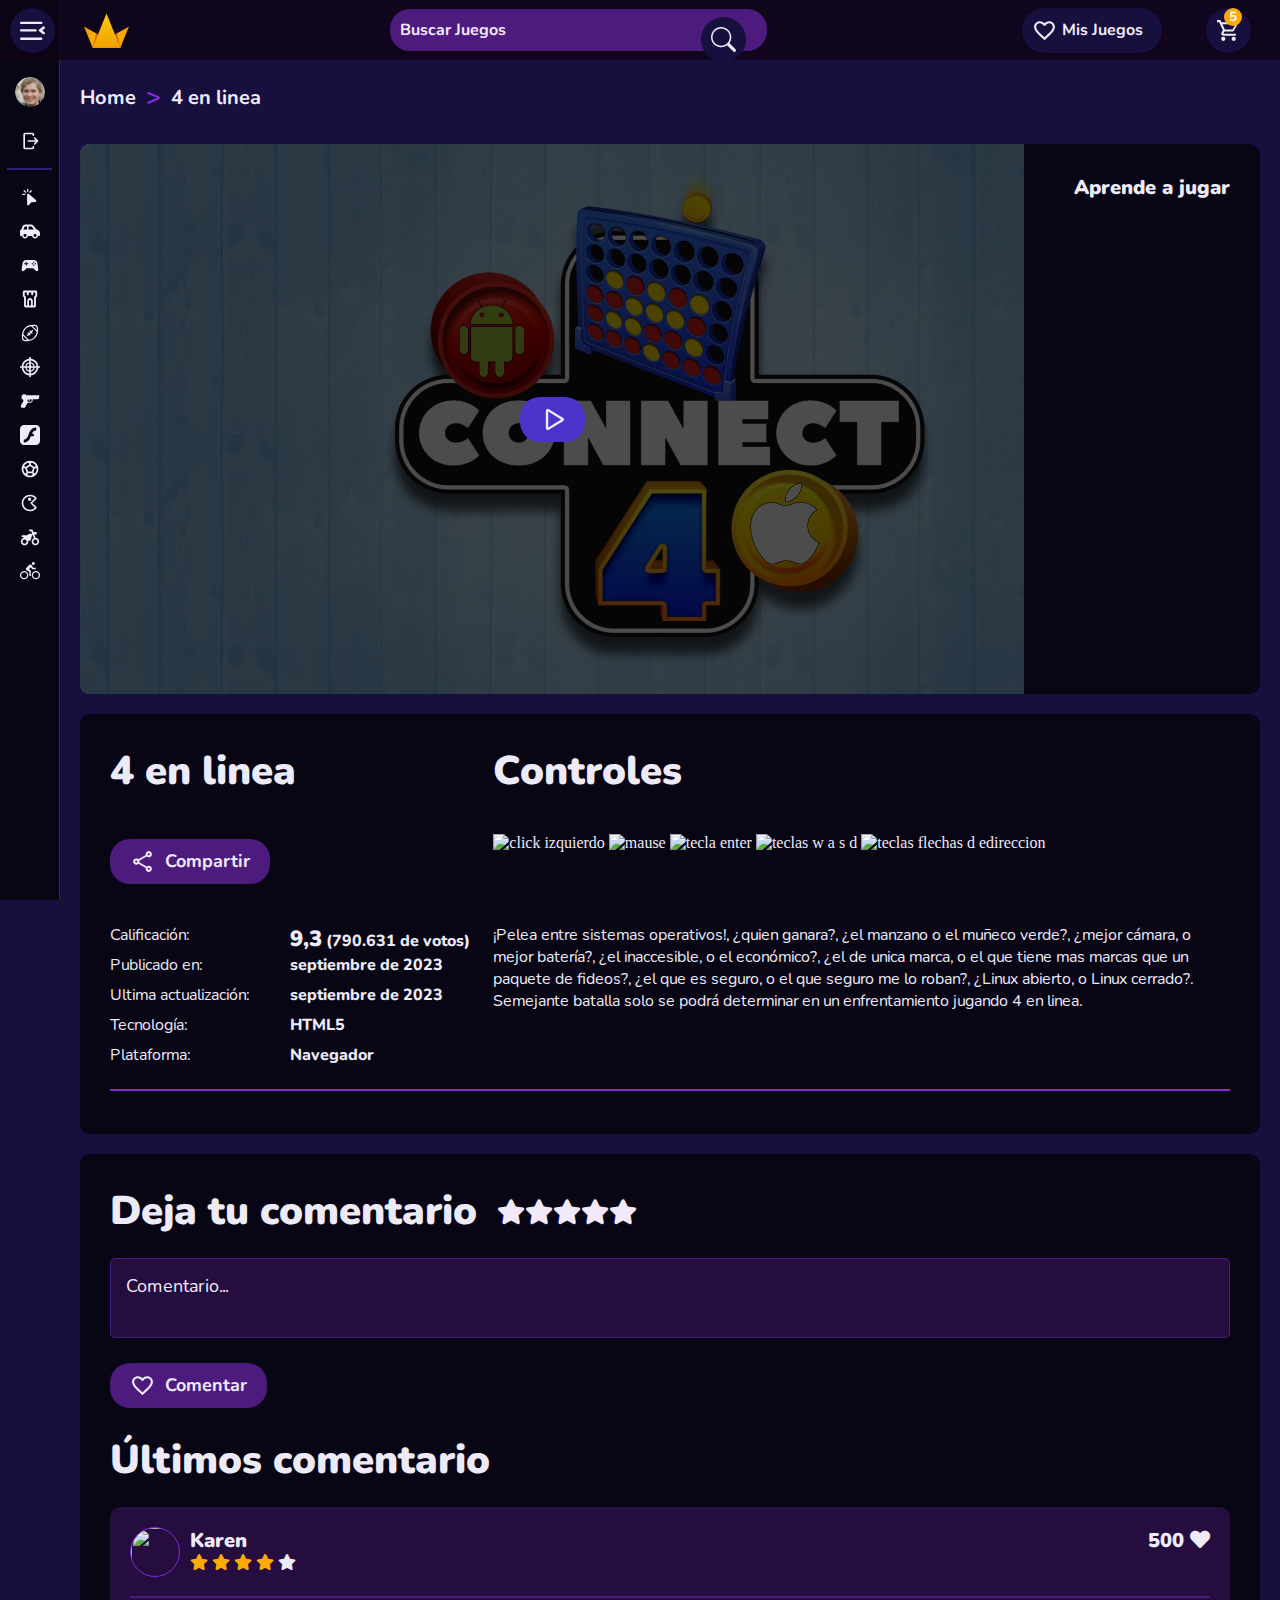
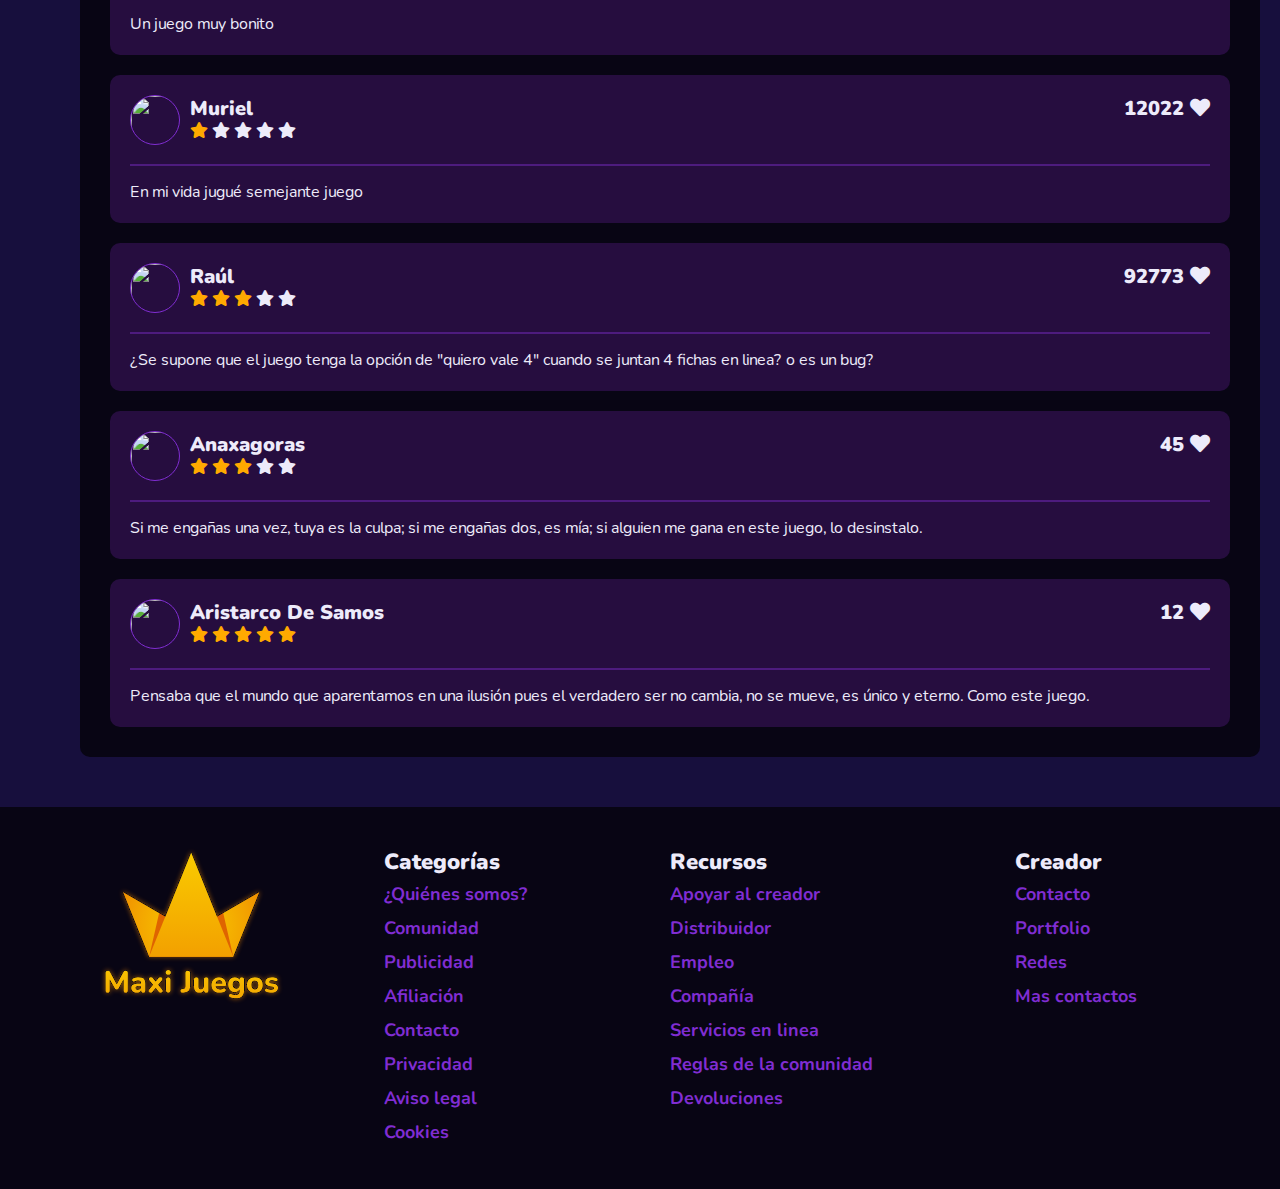
==== commit 7862c6e0: "finalizado pagina de juego ejecutable" ====
--- a/TP2/EntregaFinal/4-en-linea.html
+++ b/TP2/EntregaFinal/4-en-linea.html
@@ -6,9 +6,10 @@
     <link rel="preconnect" href="https://fonts.googleapis.com">
     <link rel="preconnect" href="https://fonts.gstatic.com" crossorigin>
     <link href="https://fonts.googleapis.com/css2?family=Nunito+Sans:opsz@6..12&display=swap" rel="stylesheet">
+    <link rel="stylesheet" href="https://cdnjs.cloudflare.com/ajax/libs/font-awesome/5.15.3/css/all.min.css">
     <link rel="icon" href="static/icons/Logo.svg" type="image/svg+xml">
     <link rel="stylesheet" href="style.css">
-    <title>4 En linea</title>
+    <title>4 en linea</title>
 </head>
 <body>
     <header class="header">
@@ -41,7 +42,7 @@
             <img src="static/icons/heart.svg" alt="">
             <p>Mis Juegos</p>
         </a>
-        <button class="boton-toggle cart"><img src="static/icons/cart.svg" alt=""><span>5</span></button>
+        <button id="cart" class="boton-toggle cart"><img src="static/icons/cart.svg" alt=""><span>5</span></button>
     </header>
     <nav class="nav">
         <ul class="categorias">
@@ -133,698 +134,216 @@
             </li>
         </ul>
     </nav>
-    <div class="toggle-cart">
-        <div class="card-cart">
-            <img src="" alt="">
-            <p>Titulo</p>
-            <button>ver</button>
-            <button>quitar</button>
-            <p>$500</p>
+    <div id="toggle-cart" class="toggle-cart cart-closed">
+        <div class="card-cart">
+            <img src="https://images.crazygames.com/games/original-classic-solitaire/cover-1671485542236.png?auto=format%2Ccompress&q=65&cs=strip&ch=DPR&fit=crop" alt="">
+            <p class="titulo-terciario">El llanero Solitario</p>
+            <button class="boton-terciario">ver</button>
+            <button class="boton-terciario">quitar</button>
+            <p class="precio">$500.00</p>
+        </div>
+        <hr>
+        <div class="card-cart">
+            <img src="https://images.crazygames.com/games/spider-solitaire-time/cover-1643213064991.png?auto=format%2Ccompress&q=65&cs=strip&ch=DPR&fit=crop" alt="">
+            <p class="titulo-terciario">Spider Solitario</p>
+            <button class="boton-terciario">ver</button>
+            <button class="boton-terciario">quitar</button>
+            <p class="precio">$439.00</p>
+        </div>
+        <hr>
+        <div class="card-cart">
+            <img src="https://images.crazygames.com/games/classic-solitaire/cover-1606831793496.png?auto=format%2Ccompress&q=65&cs=strip&ch=DPR&fit=crop" alt="">
+            <p class="titulo-terciario">Un Solitario mas</p>
+            <button class="boton-terciario">ver</button>
+            <button class="boton-terciario">quitar</button>
+            <p class="precio">$34.00</p>
+        </div>
+        <hr>
+        <div class="card-cart">
+            <img src="https://images.crazygames.com/solitaire-dungeon-roguelike_16x9/20230904103614/solitaire-dungeon-roguelike_16x9-cover?auto=format%2Ccompress&q=65&cs=strip&ch=DPR&fit=crop" alt="">
+            <p class="titulo-terciario">Solitarie Dungeon</p>
+            <button class="boton-terciario">ver</button>
+            <button class="boton-terciario">quitar</button>
+            <p class="precio">$12.00</p>
+        </div>
+        <hr>
+        <div class="card-cart">
+            <img src="https://images.crazygames.com/solitaire-definitive-edition_16x9/20230905035724/solitaire-definitive-edition_16x9-cover?auto=format%2Ccompress&q=65&cs=strip&ch=DPR&fit=crop" alt="">
+            <p class="titulo-terciario">Grand Theft Solitario</p>
+            <button class="boton-terciario">ver</button>
+            <button class="boton-terciario">quitar</button>
+            <p class="precio">$233.00</p>
+        </div>
+        <hr>
+        <div class="pago">
+            <h2>TOTAL:</h2>
+            <p class="precio">$1218.00</p>
+            <button class="boton-primario">Pagar</button>
         </div>
     </div>
     <main class="main nav-abierto">
-        <h1 class="titulo-principal">Descuentos del mes de septiembre</h1>
-        <section class="slider-wrapper">
-            <div class="slider">
-                <article id="slide-1">
-                    <img src="static/assets/apple-vs-android.png" alt="">
-                    <div class="informacion">
-                        <img src="static/assets/apple-vs-android-vs-windows.png" alt="">
-                        <h2 class="titulo-secundario">ANDROID VS APPLE</h2>
-                        <p>DISPONIBLE AHORA</p>
-                        <p>La pelea mas épica de todos los tiempos, los dos sistemas operativos mas famosos para dispositivos móviles se enfrentan en un juego que nada tiene que ver.</p>
-                        <a href="4-en-linea.html" target="_blank" class="boton-primario">Jugar Ahora</a>                        
-                    </div>
-                </article>
-                <article id="slide-2">
-                    <img src="https://cdn2.unrealengine.com/fc24se-epic-merch-feature-carousel-desktop-1248x702-1248x702-51e411bd25db.png?h=720&quality=medium&resize=1&w=1280" alt="">
-                    <div class="informacion">
-                        <img src="https://cdn2.unrealengine.com/fc24se-epic-merch-feature-carousel-logo-350x83-350x83-21ae298df333.png" alt="">
-                        <p>DISPONIBLE AHORA</p>
-                        <p>Utiliza armas extrañas y magia prohibida para dar caza a una bruja que esconde la clave de tu salvación.</p>
-                        <p>A partir de <span>14,49 US$</span> </p>
-                        <button class="boton-primario">Comprar Ahora</button>
-                        <button class="boton-terciario">Agregar al carrito</button>
-                    </div>
-                </article>
-                <article id="slide-3">
-                    <img src="https://cdn2.unrealengine.com/egs-witchfire-carousel-desktop-1248x702-2f0288fe9674.png?h=720&quality=medium&resize=1&w=1280" alt="">
-                    <div class="informacion">
-                        <img src="https://cdn2.unrealengine.com/egs-witchfire-carousel-logo-350x173-617c15475024.png" alt="">
-                        <p>DISPONIBLE AHORA</p>
-                        <p>Vuelve a encarnar a V, merc a sueldo con cibermejoras, en una mision cargada de espionaje e intriga para salvar a la presidenta de los NN. EE. UU.</p>
-                        <p>A partir de <span>24,99 US$</span> </p>
-                        <button class="boton-primario">Comprar Ahora</button>
-                        <button class="boton-terciario">Agregar al carrito</button>
-                    </div>
-                </article>
-                <article id="slide-4">
-                    <img src="https://cdn2.unrealengine.com/egs-cp2077-phantom-liberty-carousel-desktop-1920x1080-96274ead1804.jpg?h=720&quality=medium&resize=1&w=1280" alt="">
-                    <div class="informacion">
-                        <img src="https://cdn2.unrealengine.com/egs-cp2077-phantom-liberty-carousel-logo-350x126-f5785ff4c215.png" alt="">
-                        <p>DISPONIBLE EL 13 DE OCTUBRE</p>
-                        <p>Como uno de los famosos Cruzados Negros, emprende una épica misión para derrocar al dios maligno Aldyr.</p>
-                        <p>A partir de <span>39,99 US$</span> </p>
-                        <button class="boton-primario">Comprar Ahora</button>
-                        <button class="boton-terciario">Agregar al carrito</button>
-                    </div>
-                </article>
-                <article id="slide-5">
-                    <img src="https://cdn2.unrealengine.com/egs-lords-of-the-fallen-carousel-desktop-1920x1080-8edcd525f1fc.jpg?h=720&quality=medium&resize=1&w=1280" alt="">
-                    <div class="informacion">
-                        <img src="https://cdn2.unrealengine.com/egs-lords-of-the-fallen-carousel-logo-350x43-4587fc175b9a.png" alt="">
-                        <p>PROXIMAMENTE</p>
-                        <p>El épico Horizon Forbidden West completo, con todos sus contenidos adicionales y la expansión Burning Shores.</p>
-                        <p>A partir de <span>69,99 US$</span> </p>
-                        <button class="boton-primario">Comprar Ahora</button>
-                        <button class="boton-terciario">Agregar al carrito</button>
-                    </div>
-                </article>
-                <article id="slide-6">
-                    <img src="https://cdn2.unrealengine.com/egs-horizon-forbidden-west-carousel-desktop-1920x1080-358478b6468a.jpg?h=720&quality=medium&resize=1&w=1280" alt="">
-                    <div class="informacion">
-                        <img src="https://cdn2.unrealengine.com/egs-horizon-forbidden-west-carousel-logo-350x137-4761b0e32379.png" alt="">
-                        <p>DISPONIBLE AHORA</p>
-                        <p>EA SPORTS FC 24 te da la bienvenida a The Word's Game: la experiencia futbolistica mas fiel hasta la fecha</p>
-                        <p>A partir de <span>69,99 US$</span> </p>
-                        <button class="boton-primario">Comprar Ahora</button>
-                        <button class="boton-terciario">Agregar al carrito</button>
-                    </div>
-                </article>
-            </div>
-            <div class="slider-nav">
-                <a href="#slide-1"></a>
-                <a href="#slide-2"></a>
-                <a href="#slide-3"></a>
-                <a href="#slide-4"></a>
-                <a href="#slide-5"></a>
-                <a href="#slide-6"></a>
-            </div>
+        <div class="breadcumbs">
+            <a href="home.html" class="link">Home</a>
+            <span> > </span>
+            <a href="#" class="link">4 en linea</a>
+        </div>
+        <div class="juego">
+            <img src="static/assets/apple-vs-android.png" alt="" draggable="false">
+            <div class="overlay-play">
+                <button class="boton-primario"> <img src="static/icons/play.svg" alt=""> </button>
+            </div>
+            <h3 class="titulo-terciario">Aprende a jugar</h3>
+            <div class="videos">
+                <iframe src="https://www.youtube.com/embed/JBSbiilzg9U" title="Cómo se juega - Conecta 4 o Cuatro en Línea" frameborder="0" allow="accelerometer; autoplay; clipboard-write; encrypted-media; gyroscope; picture-in-picture; web-share" allowfullscreen></iframe>
+                <iframe src="https://www.youtube.com/embed/YqqcNjQMX18" title="The Best Strategy to Win at Connect 4! (Odd Even Strategy)" frameborder="0" allow="accelerometer; autoplay; clipboard-write; encrypted-media; gyroscope; picture-in-picture; web-share" allowfullscreen></iframe>
+                <iframe src="https://www.youtube.com/embed/pyV76e86DNw" title="4 en línea, Mario Vaira vs Matías Sapor" frameborder="0" allow="accelerometer; autoplay; clipboard-write; encrypted-media; gyroscope; picture-in-picture; web-share" allowfullscreen></iframe>
+                <iframe src="https://www.youtube.com/embed/VAa9TExD_X8" title="CONECTA 4 ¿Cómo se JUEGA? 4 en LINEA" frameborder="0" allow="accelerometer; autoplay; clipboard-write; encrypted-media; gyroscope; picture-in-picture; web-share" allowfullscreen></iframe>
+                <iframe src="https://www.youtube.com/embed/fN4s41CqOkI" title="Como ganar fácilmente (4 en línea)" frameborder="0" allow="accelerometer; autoplay; clipboard-write; encrypted-media; gyroscope; picture-in-picture; web-share" allowfullscreen></iframe>
+            </div>
+        </div>
+        <section class="contenedor-game data-game">
+            <h2 class="titulo-secundario">4 en linea</h2>
+            <h2 class="titulo-secundario">Controles</h2>
+            <button class="boton-primario"><span></span>Compartir</button>
+            <div class="controles">
+                <img src="static/icons/control-left-click.svg" alt="click izquierdo">
+                <img src="static/icons/control-move-maus.svg" alt="mause">
+                <img src="static/icons/control-enter.svg" alt="tecla enter">
+                <img src="static/icons/control-wasd.svg" alt="teclas w a s d">
+                <img src="static/icons/control-arrows.svg" alt="teclas flechas d edireccion">
+            </div>
+            <div class="metricas">
+                <p class="categoria">Calificación:</p>
+                <p class="valor"><span>9,3</span> (790.631 de votos)</p>
+                <p class="categoria">Publicado en:</p>
+                <p class="valor">septiembre de 2023</p>
+                <p class="categoria">Ultima actualización:</p>
+                <p class="valor">septiembre de 2023</p>
+                <p class="categoria">Tecnología:</p>
+                <p class="valor">HTML5</p>
+                <p class="categoria">Plataforma:</p>
+                <p class="valor">Navegador</p>
+            </div>
+
+            <p class="descripcion">¡Pelea entre sistemas operativos!, ¿quien ganara?, ¿el manzano o el muñeco verde?, ¿mejor cámara, o mejor batería?, ¿el inaccesible, o el económico?, ¿el de unica marca, o el que tiene mas marcas que un paquete de fideos?, ¿el que es seguro, o el que seguro me lo roban?, ¿Linux abierto, o Linux cerrado?. Semejante batalla solo se podrá determinar en un enfrentamiento jugando 4 en linea.</p>
+            <hr>
         </section>
-        <h3 class="titulo-terciario">Juegos destacados</h3>
-        <section class="wrapper">
-            <button id="left"> < </button>
-            <div class="carousel">
-                <a href="#">
-                    <img src="https://images.crazygames.com/games/evowarsio/cover-1586449813403.png?auto=format%2Ccompress&q=65&cs=strip&ch=DPR&fit=crop" alt="img" draggable="false">
-                    <div class="overlay">
-                        <div class="unhover">
-                            <p class="card-titulo">ARS$ 59.99</p>
-                            <span></span>
-                        </div>
-                        <div class="hover">
-                            <p class="card-titulo">Evowarts.IO</p>
-                            <p>Una breve descripción del juego</p>
-                            <p class="botonera">ARS$ 59.99 
-                                <input class="btn-info" type="button">
-                                <input class="btn-cart-quit" type="button">
-                            </p>
-                        </div>
-                    </div>
-                </a>
-                <a href="#">
-                    <img src="https://images.crazygames.com/games/bloxdhop-io/cover-1671463581901.png?auto=format%2Ccompress&q=65&cs=strip&ch=DPR&fit=crop" alt="img" draggable="false">
-                    <div class="overlay">
-                        <div class="unhover">
-                            <p class="card-titulo">GRATIS</p>
-                        </div>
-                        <div class="hover">
-                            <p class="card-titulo">Bloxd.IO</p>
-                            <p>Una breve descripción del juego</p>
-                            <p class="botonera">
-                                <input class="btn-play" type="button">
-                            </p>
-                        </div>
-                    </div>
-                </a>
-                <a href="#">
-                    <img src="https://images.crazygames.com/fish-eat-getting-big/20230619111811/fish-eat-getting-big-cover?auto=format%2Ccompress&q=65&cs=strip&ch=DPR&fit=crop" alt="img" draggable="false">
-                    <div class="overlay">
-                        <div class="unhover">
-                            <p class="card-titulo">GRATIS</p>
-                        </div>
-                        <div class="hover">
-                            <p class="card-titulo">pescao.IO</p>
-                            <p>Una breve descripción del juego</p>
-                            <p class="botonera">
-                                <input class="btn-play" type="button">
-                            </p>
-                        </div>
-                    </div>
-                </a>
-                <a href="#">
-                    <img src="https://images.crazygames.com/games/smash-karts/cover-1690365923966.png?auto=format%2Ccompress&q=65&cs=strip&ch=DPR&fit=crop" alt="img" draggable="false">
-                    <div class="overlay">
-                        <div class="unhover">
-                            <p class="card-titulo">GRATIS</p>
-                        </div>
-                        <div class="hover">
-                            <p class="card-titulo">Smash Karts.IO</p>
-                            <p>Una breve descripción del juego</p>
-                            <p class="botonera">
-                                <input class="btn-play" type="button">
-                            </p>
-                        </div>
-                    </div>
-                </a>
-                <a href="#">
-                    <img src="https://images.crazygames.com/games/crazy-roll-3d/coverundefined-1693299832914.png?auto=format%2Ccompress&q=65&cs=strip&ch=DPR&fit=crop" alt="img" draggable="false">
-                    <div class="overlay">
-                        <div class="unhover">
-                            <p class="card-titulo">ARS$ 59.99</p>
-                        </div>
-                        <div class="hover">
-                            <p class="card-titulo">Crazy Roll.IO</p>
-                            <p>Una breve descripción del juego</p>
-                            <p class="botonera">ARS$ 59.99 
-                                <input class="btn-info" type="button">
-                                <input class="btn-cart-add" type="button">
-                            </p>
-                        </div>
-                    </div>
-                    
-                </a>
-                <a href="#">
-                    <img src="https://images.crazygames.com/color-tap-coloring-by-numbers_16x9/20231003040240/color-tap-coloring-by-numbers_16x9-cover?auto=format%2Ccompress&q=65&cs=strip&ch=DPR&fit=crop" alt="img" draggable="false">
-                    <div class="overlay">
-                        <div class="unhover">
-                            <p class="card-titulo">ARS$ 19.99</p>
-                        </div>
-                        <div class="hover">
-                            <p class="card-titulo">Color Trap.IO</p>
-                            <p>Una breve descripción del juego</p>
-                            <p class="botonera">ARS$ 59.99 
-                                <input class="btn-info" type="button">
-                                <input class="btn-cart-add" type="button">
-                            </p>
-                        </div>
-                    </div>
-                </a>
-                <a href="#">
-                    <img src="https://images.crazygames.com/laqueus-escape-2---chapter-i_16x9/20230928072151/laqueus-escape-2---chapter-i_16x9-cover?auto=format%2Ccompress&q=65&cs=strip&ch=DPR&fit=crop" alt="img" draggable="false">
-                    <div class="overlay">
-                        <div class="unhover">
-                            <p class="card-titulo">GRATIS</p>
-                        </div>
-                        <div class="hover">
-                            <p class="card-titulo">Last Of US.IO</p>
-                            <p>Una breve descripción del juego</p>
-                            <p class="botonera">
-                                <input class="btn-play" type="button">
-                            </p>
-                        </div>
-                    </div>
-                </a>
-                <a href="#">
-                    <img src="https://images.crazygames.com/dino-world-merge-fight_16x9/20230929094550/dino-world-merge-fight_16x9-cover?auto=format%2Ccompress&q=65&cs=strip&ch=DPR&fit=crop" alt="img" draggable="false">
-                    <div class="overlay">
-                        <div class="unhover">
-                            <p class="card-titulo">GRATIS</p>
-                        </div>
-                        <div class="hover">
-                            <p class="card-titulo">Dino World.IO</p>
-                            <p>Una breve descripción del juego</p>
-                            <p class="botonera">
-                                <input class="btn-play" type="button">
-                            </p>
-                        </div>
-                    </div>
-                </a>
-                <a href="#">
-                    <img src="https://images.crazygames.com/raft-life/20230804113102/raft-life-cover?auto=format%2Ccompress&q=65&cs=strip&ch=DPR&fit=crop" alt="img" draggable="false">
-                    <div class="overlay">
-                        <div class="unhover">
-                            <p class="card-titulo">ARS$ 59.99</p>
-                            <span></span>
-                        </div>
-                        <div class="hover">
-                            <p class="card-titulo">Raft Life.IO</p>
-                            <p>Una breve descripción del juego</p>
-                            <p class="botonera">ARS$ 59.99 
-                                <input class="btn-info" type="button">
-                                <input class="btn-cart-quit" type="button">
-                            </p>
-                        </div>
-                    </div>
-                </a>
-            </div>
-            <button id="right"> > </button>
-        </section>
-        <p class="parrafo-resaltado">Juegos de cartas <a class="boton-terciario" href="#">Ver mas</a></p>
-        <section class="wrapper">
-            <button id="left"> < </button>
-            <div class="carousel">
-                <a href="#">
-                    <img src="https://images.crazygames.com/games/uno-online/cover-1679068977831.png?auto=format%2Ccompress&q=65&cs=strip&ch=DPR&w=242&fit=crop" alt="img" draggable="false">
-                    <div class="overlay">
-                        <div class="unhover">
-                            <p class="card-titulo">ARS$ 19.99</p>
-                        </div>
-                        <div class="hover">
-                            <p class="card-titulo">Color Trap.IO</p>
-                            <p>Una breve descripción del juego</p>
-                            <p class="botonera">ARS$ 59.99 
-                                <input class="btn-info" type="button">
-                                <input class="btn-cart-add" type="button">
-                            </p>
-                        </div>
-                    </div>
-                </a>
-                <a href="#">
-                    <img src="https://images.crazygames.com/games/solitaire-social/thumb-1585078055716.png?auto=format%2Ccompress&q=65&cs=strip&ch=DPR&fit=crop" alt="img" draggable="false">
-                    <div class="overlay">
-                        <div class="unhover">
-                            <p class="card-titulo">GRATIS</p>
-                        </div>
-                        <div class="hover">
-                            <p class="card-titulo">Dino World.IO</p>
-                            <p>Una breve descripción del juego</p>
-                            <p class="botonera">
-                                <input class="btn-play" type="button">
-                            </p>
-                        </div>
-                    </div>
-                </a>
-                <a href="#">
-                    <img src="https://images.crazygames.com/foono-online-multiplayer-card-game_16x9/20231002101605/foono-online-multiplayer-card-game_16x9-cover?auto=format%2Ccompress&q=65&cs=strip&ch=DPR&fit=crop" alt="img" draggable="false">
-                    <div class="overlay">
-                        <div class="unhover">
-                            <p class="card-titulo">ARS$ 19.99</p>
-                        </div>
-                        <div class="hover">
-                            <p class="card-titulo">Color Trap.IO</p>
-                            <p>Una breve descripción del juego</p>
-                            <p class="botonera">ARS$ 59.99 
-                                <input class="btn-info" type="button">
-                                <input class="btn-cart-add" type="button">
-                            </p>
-                        </div>
-                    </div>
-                </a>
-                <a href="#">
-                    <img src="https://images.crazygames.com/spooky-tripeaks/20221010121338/spooky-tripeaks-cover?auto=format%2Ccompress&q=65&cs=strip&ch=DPR&fit=crop" alt="img" draggable="false">
-                    <div class="overlay">
-                        <div class="unhover">
-                            <p class="card-titulo">ARS$ 59.99</p>
-                            <span></span>
-                        </div>
-                        <div class="hover">
-                            <p class="card-titulo">Raft Life.IO</p>
-                            <p>Una breve descripción del juego</p>
-                            <p class="botonera">ARS$ 59.99 
-                                <input class="btn-info" type="button">
-                                <input class="btn-cart-quit" type="button">
-                            </p>
-                        </div>
-                    </div>
-                </a>
-                <a href="#">
-                    <img src="https://images.crazygames.com/duo-with-friends/20211116161001/duo-with-friends-cover?auto=format%2Ccompress&q=65&cs=strip&ch=DPR&fit=crop" alt="img" draggable="false">
-                    <div class="overlay">
-                        <div class="unhover">
-                            <p class="card-titulo">ARS$ 59.99</p>
-                            <span></span>
-                        </div>
-                        <div class="hover">
-                            <p class="card-titulo">Raft Life.IO</p>
-                            <p>Una breve descripción del juego</p>
-                            <p class="botonera">ARS$ 59.99 
-                                <input class="btn-info" type="button">
-                                <input class="btn-cart-quit" type="button">
-                            </p>
-                        </div>
-                    </div>
-                    
-                </a>
-                <a href="#">
-                    <img src="https://images.crazygames.com/solitrcom.png?auto=format%2Ccompress&q=65&cs=strip&ch=DPR&fit=crop" alt="img" draggable="false">
-                    <div class="overlay">
-                        <div class="unhover">
-                            <p class="card-titulo">GRATIS</p>
-                        </div>
-                        <div class="hover">
-                            <p class="card-titulo">Dino World.IO</p>
-                            <p>Una breve descripción del juego</p>
-                            <p class="botonera">
-                                <input class="btn-play" type="button">
-                            </p>
-                        </div>
-                    </div>
-                    
-                </a>
-                <a href="#">
-                    <img src="https://images.crazygames.com/games/solitaire-story-tripeaks-4/cover-1686600269586.png?auto=format%2Ccompress&q=65&cs=strip&ch=DPR&fit=crop" alt="img" draggable="false">
-                    <div class="overlay">
-                        <div class="unhover">
-                            <p class="card-titulo">ARS$ 19.99</p>
-                        </div>
-                        <div class="hover">
-                            <p class="card-titulo">Color Trap.IO</p>
-                            <p>Una breve descripción del juego</p>
-                            <p class="botonera">ARS$ 59.99 
-                                <input class="btn-info" type="button">
-                                <input class="btn-cart-add" type="button">
-                            </p>
-                        </div>
-                    </div>
-                </a>
-                <a href="#">
-                    <img src="https://images.crazygames.com/games/spider-solitaire-time/cover-1643213064991.png?auto=format%2Ccompress&q=65&cs=strip&ch=DPR&fit=crop" alt="img" draggable="false">
-                    <div class="overlay">
-                        <div class="unhover">
-                            <p class="card-titulo">ARS$ 19.99</p>
-                        </div>
-                        <div class="hover">
-                            <p class="card-titulo">Color Trap.IO</p>
-                            <p>Una breve descripción del juego</p>
-                            <p class="botonera">ARS$ 59.99 
-                                <input class="btn-info" type="button">
-                                <input class="btn-cart-add" type="button">
-                            </p>
-                        </div>
-                    </div>
-                </a>
-                <a href="#">
-                    <img src="https://images.crazygames.com/games/microsoft-solitaire-collection/cover-1598974383073.png?auto=format%2Ccompress&q=65&cs=strip&ch=DPR&fit=crop" alt="img" draggable="false">
-                    <div class="overlay">
-                        <div class="unhover">
-                            <p class="card-titulo">GRATIS</p>
-                        </div>
-                        <div class="hover">
-                            <p class="card-titulo">Dino World.IO</p>
-                            <p>Una breve descripción del juego</p>
-                            <p class="botonera">
-                                <input class="btn-play" type="button">
-                            </p>
-                        </div>
-                    </div>
-                </a>
-            </div>
-            <button id="right"> > </button>
-        </section>
-        <p class="parrafo-resaltado">Juegos de .io <a class="boton-terciario" href="#">Ver mas</a></p>
-        <section class="wrapper">
-            <button id="left"> < </button>
-            <div class="carousel">
-                <a href="#">
-                    <img src="https://images.crazygames.com/games/ev-io/cover-1676998283524.png?auto=format%2Ccompress&q=65&cs=strip&ch=DPR&fit=crop" alt="img" draggable="false">
-                    <div class="overlay">
-                        <div class="unhover">
-                            <p class="card-titulo">GRATIS</p>
-                        </div>
-                        <div class="hover">
-                            <p class="card-titulo">Dino World.IO</p>
-                            <p>Una breve descripción del juego</p>
-                            <p class="botonera">
-                                <input class="btn-play" type="button">
-                            </p>
-                        </div>
-                    </div>
-                </a>
-                <a href="#">
-                    <img src="https://images.crazygames.com/thelast-io/20210322181359/thelast-io-cover?auto=format%2Ccompress&q=65&cs=strip&ch=DPR&fit=crop" alt="img" draggable="false">
-                    <div class="overlay">
-                        <div class="unhover">
-                            <p class="card-titulo">ARS$ 19.99</p>
-                        </div>
-                        <div class="hover">
-                            <p class="card-titulo">Color Trap.IO</p>
-                            <p>Una breve descripción del juego</p>
-                            <p class="botonera">ARS$ 59.99 
-                                <input class="btn-info" type="button">
-                                <input class="btn-cart-add" type="button">
-                            </p>
-                        </div>
-                    </div>
-                </a>
-                <a href="#">
-                    <img src="https://images.crazygames.com/agario/20230719092731/agario-cover?auto=format%2Ccompress&q=65&cs=strip&ch=DPR&fit=crop" alt="img" draggable="false">
-                    <div class="overlay">
-                        <div class="unhover">
-                            <p class="card-titulo">ARS$ 19.99</p>
-                        </div>
-                        <div class="hover">
-                            <p class="card-titulo">Color Trap.IO</p>
-                            <p>Una breve descripción del juego</p>
-                            <p class="botonera">ARS$ 59.99 
-                                <input class="btn-info" type="button">
-                                <input class="btn-cart-add" type="button">
-                            </p>
-                        </div>
-                    </div>
-                </a>
-                <a href="#">
-                    <img src="https://images.crazygames.com/sploop-io/20210713142850/sploop-io-cover?auto=format%2Ccompress&q=65&cs=strip&ch=DPR&fit=crop" alt="img" draggable="false">
-                    <div class="overlay">
-                        <div class="unhover">
-                            <p class="card-titulo">ARS$ 59.99</p>
-                            <span></span>
-                        </div>
-                        <div class="hover">
-                            <p class="card-titulo">Raft Life.IO</p>
-                            <p>Una breve descripción del juego</p>
-                            <p class="botonera">ARS$ 59.99 
-                                <input class="btn-info" type="button">
-                                <input class="btn-cart-quit" type="button">
-                            </p>
-                        </div>
-                    </div>
-                </a>
-                <a href="#">
-                    <img src="https://images.crazygames.com/games/duckpark-io/cover-1585853392521.jpg?auto=format%2Ccompress&q=65&cs=strip&ch=DPR&fit=crop" alt="img" draggable="false">
-                    <div class="overlay">
-                        <div class="unhover">
-                            <p class="card-titulo">ARS$ 59.99</p>
-                            <span></span>
-                        </div>
-                        <div class="hover">
-                            <p class="card-titulo">Raft Life.IO</p>
-                            <p>Una breve descripción del juego</p>
-                            <p class="botonera">ARS$ 59.99 
-                                <input class="btn-info" type="button">
-                                <input class="btn-cart-quit" type="button">
-                            </p>
-                        </div>
-                    </div>
-                </a>
-                <a href="#">
-                    <img src="https://images.crazygames.com/stabfish-io/20230102073830/stabfish-io-cover?auto=format%2Ccompress&q=65&cs=strip&ch=DPR&fit=crop" alt="img" draggable="false">
-                    <div class="overlay">
-                        <div class="unhover">
-                            <p class="card-titulo">GRATIS</p>
-                        </div>
-                        <div class="hover">
-                            <p class="card-titulo">Dino World.IO</p>
-                            <p>Una breve descripción del juego</p>
-                            <p class="botonera">
-                                <input class="btn-play" type="button">
-                            </p>
-                        </div>
-                    </div>
-                </a>
-                <a href="#">
-                    <img src="https://images.crazygames.com/king-io-world-war/20230629050348/king-io-world-war-cover?auto=format%2Ccompress&q=65&cs=strip&ch=DPR&fit=crop" alt="img" draggable="false">
-                    <div class="overlay">
-                        <div class="unhover">
-                            <p class="card-titulo">ARS$ 19.99</p>
-                        </div>
-                        <div class="hover">
-                            <p class="card-titulo">Color Trap.IO</p>
-                            <p>Una breve descripción del juego</p>
-                            <p class="botonera">ARS$ 59.99 
-                                <input class="btn-info" type="button">
-                                <input class="btn-cart-add" type="button">
-                            </p>
-                        </div>
-                    </div>
-                </a>
-                <a href="#">
-                    <img src="https://images.crazygames.com/tyran-io/20220209162110/tyran-io-cover?auto=format%2Ccompress&q=65&cs=strip&ch=DPR&fit=crop" alt="img" draggable="false">
-                    <div class="overlay">
-                        <div class="unhover">
-                            <p class="card-titulo">GRATIS</p>
-                        </div>
-                        <div class="hover">
-                            <p class="card-titulo">Dino World.IO</p>
-                            <p>Una breve descripción del juego</p>
-                            <p class="botonera">
-                                <input class="btn-play" type="button">
-                            </p>
-                        </div>
-                    </div>
-                </a>
-                <a href="#">
-                    <img src="https://images.crazygames.com/games/brutalmania-io/cover-1584553430060.png?auto=format%2Ccompress&q=65&cs=strip&ch=DPR&fit=crop" alt="img" draggable="false">
-                    <div class="overlay">
-                        <div class="unhover">
-                            <p class="card-titulo">GRATIS</p>
-                        </div>
-                        <div class="hover">
-                            <p class="card-titulo">Dino World.IO</p>
-                            <p>Una breve descripción del juego</p>
-                            <p class="botonera">
-                                <input class="btn-play" type="button">
-                            </p>
-                        </div>
-                    </div>
-                </a>
-            </div>
-            <button id="right"> > </button>
-        </section>
-        <p class="parrafo-resaltado">Juegos multijugador <a class="boton-terciario" href="#">Ver mas</a></p>
-        <section class="wrapper">
-            <button id="left"> < </button>
-            <div class="carousel">
-                <a href="#">
-                    <img src="https://images.crazygames.com/house-of-hazards/20200910082214/house-of-hazards-cover?auto=format%2Ccompress&q=65&cs=strip&ch=DPR&fit=crop" alt="img" draggable="false">
-                    <div class="overlay">
-                        <div class="unhover">
-                            <p class="card-titulo">GRATIS</p>
-                        </div>
-                        <div class="hover">
-                            <p class="card-titulo">Dino World.IO</p>
-                            <p>Una breve descripción del juego</p>
-                            <p class="botonera">
-                                <input class="btn-play" type="button">
-                            </p>
-                        </div>
-                    </div>
-                </a>
-                <a href="#">
-                    <img src="https://images.crazygames.com/games/soccer-legends-2021/cover-1619606990485.png?auto=format%2Ccompress&q=65&cs=strip&ch=DPR&fit=crop" alt="img" draggable="false">
-                    <div class="overlay">
-                        <div class="unhover">
-                            <p class="card-titulo">ARS$ 59.99</p>
-                            <span></span>
-                        </div>
-                        <div class="hover">
-                            <p class="card-titulo">Raft Life.IO</p>
-                            <p>Una breve descripción del juego</p>
-                            <p class="botonera">ARS$ 59.99 
-                                <input class="btn-info" type="button">
-                                <input class="btn-cart-quit" type="button">
-                            </p>
-                        </div>
-                    </div>
-                    
-                </a>
-                <a href="#">
-                    <img src="https://images.crazygames.com/games/basketball-stars-2019/cover-1583231506155.png?auto=format%2Ccompress&q=65&cs=strip&ch=DPR&fit=crop" alt="img" draggable="false">
-                    <div class="overlay">
-                        <div class="unhover">
-                            <p class="card-titulo">ARS$ 59.99</p>
-                            <span></span>
-                        </div>
-                        <div class="hover">
-                            <p class="card-titulo">Raft Life.IO</p>
-                            <p>Una breve descripción del juego</p>
-                            <p class="botonera">ARS$ 59.99 
-                                <input class="btn-info" type="button">
-                                <input class="btn-cart-quit" type="button">
-                            </p>
-                        </div>
-                    </div>
-                    
-                </a>
-                <a href="#">
-                    <img src="https://images.crazygames.com/puppet-fighter-2-player/20221123094627/puppet-fighter-2-player-cover?auto=format%2Ccompress&q=65&cs=strip&ch=DPR&fit=crop" alt="img" draggable="false">
-                    <div class="overlay">
-                        <div class="unhover">
-                            <p class="card-titulo">ARS$ 59.99</p>
-                            <span></span>
-                        </div>
-                        <div class="hover">
-                            <p class="card-titulo">Raft Life.IO</p>
-                            <p>Una breve descripción del juego</p>
-                            <p class="botonera">ARS$ 59.99 
-                                <input class="btn-info" type="button">
-                                <input class="btn-cart-quit" type="button">
-                            </p>
-                        </div>
-                    </div>
-                    
-                </a>
-                <a href="#">
-                    <img src="https://images.crazygames.com/tennis-masters/20201207104629/tennis-masters-cover?auto=format%2Ccompress&q=65&cs=strip&ch=DPR&fit=crop" alt="img" draggable="false">
-                    <div class="overlay">
-                        <div class="unhover">
-                            <p class="card-titulo">ARS$ 19.99</p>
-                        </div>
-                        <div class="hover">
-                            <p class="card-titulo">Color Trap.IO</p>
-                            <p>Una breve descripción del juego</p>
-                            <p class="botonera">ARS$ 59.99 
-                                <input class="btn-info" type="button">
-                                <input class="btn-cart-add" type="button">
-                            </p>
-                        </div>
-                    </div>
-                </a>
-                <a href="#">
-                    <img src="https://images.crazygames.com/wrestle-bros/20230707191522/wrestle-bros-cover?auto=format%2Ccompress&q=65&cs=strip&ch=DPR&fit=crop" alt="img" draggable="false">
-                    <div class="overlay">
-                        <div class="unhover">
-                            <p class="card-titulo">ARS$ 19.99</p>
-                        </div>
-                        <div class="hover">
-                            <p class="card-titulo">Color Trap.IO</p>
-                            <p>Una breve descripción del juego</p>
-                            <p class="botonera">ARS$ 59.99 
-                                <input class="btn-info" type="button">
-                                <input class="btn-cart-add" type="button">
-                            </p>
-                        </div>
-                    </div>
-                </a>
-                <a href="#">
-                    <img src="https://images.crazygames.com/pill-soccer/20230424174048/pill-soccer-cover?auto=format%2Ccompress&q=65&cs=strip&ch=DPR&fit=crop" alt="img" draggable="false">
-                    <div class="overlay">
-                        <div class="unhover">
-                            <p class="card-titulo">GRATIS</p>
-                        </div>
-                        <div class="hover">
-                            <p class="card-titulo">Dino World.IO</p>
-                            <p>Una breve descripción del juego</p>
-                            <p class="botonera">
-                                <input class="btn-play" type="button">
-                            </p>
-                        </div>
-                    </div>
-                </a>
-                <a href="#">
-                    <img src="https://images.crazygames.com/drunken-boxers/20230131112009/drunken-boxers-cover?auto=format%2Ccompress&q=65&cs=strip&ch=DPR&fit=crop" alt="img" draggable="false">
-                    <div class="overlay">
-                        <div class="unhover">
-                            <p class="card-titulo">GRATIS</p>
-                        </div>
-                        <div class="hover">
-                            <p class="card-titulo">Dino World.IO</p>
-                            <p>Una breve descripción del juego</p>
-                            <p class="botonera">
-                                <input class="btn-play" type="button">
-                            </p>
-                        </div>
-                    </div>
-                </a>
-                <a href="#">
-                    <img src="https://images.crazygames.com/gobattles-2--light-version-/20230414053754/gobattles-2--light-version--cover?auto=format%2Ccompress&q=65&cs=strip&ch=DPR&fit=crop" alt="img" draggable="false">
-                    <div class="overlay">
-                        <div class="unhover">
-                            <p class="card-titulo">GRATIS</p>
-                        </div>
-                        <div class="hover">
-                            <p class="card-titulo">Dino World.IO</p>
-                            <p>Una breve descripción del juego</p>
-                            <p class="botonera">
-                                <input class="btn-play" type="button">
-                            </p>
-                        </div>
-                    </div>
-                </a>
-            </div>
-            <button id="right"> > </button>
-        </section>
-        <h1 class="titulo-principal continuado">Continuara...</h1>
+        <div class="contenedor-game comentarios">
+            <form action="#">
+                <label for="comentario" class="titulo-secundario">Deja tu comentario
+                    <span class="estrellitas">
+                        <input type="radio" name="rate" id="rate-5">
+                        <label for="rate-5" class="fa fa-star"></label>
+                        <input type="radio" name="rate" id="rate-4">
+                        <label for="rate-4" class="fa fa-star"></label>
+                        <input type="radio" name="rate" id="rate-3">
+                        <label for="rate-3" class="fa fa-star"></label>
+                        <input type="radio" name="rate" id="rate-2">
+                        <label for="rate-2" class="fa fa-star"></label>
+                        <input type="radio" name="rate" id="rate-1">
+                        <label for="rate-1" class="fa fa-star"></label>
+                    </span>
+                </label>
+                <textarea class="box-comentario" placeholder="Comentario..." name="comentario" id=""></textarea>
+                <button type="submit" class="boton-primario"><span></span>Comentar</button>
+            </form>
+            <h2 class="titulo-secundario">Últimos comentario</h2>
+            <div class="card-comentario">
+                <div class="data-user">
+                    <img class="avatar" src="https://images.unsplash.com/photo-1438761681033-6461ffad8d80?ixlib=rb-0.3.5&q=80&fm=jpg&crop=faces&fit=crop&h=200&w=200&s=046c29138c1335ef8edee7daf521ba50" alt="">
+                    <p>Karen</p>
+                    <p class="likes">
+                        500
+                        <i class="fa fa-heart"></i>
+                    </p>
+                    <span class="puntaje">
+                        <i class="fa fa-star select"></i>
+                        <i class="fa fa-star select"></i>
+                        <i class="fa fa-star select"></i>
+                        <i class="fa fa-star select"></i>
+                        <i class="fa fa-star"></i>
+                    </span>
+                </div>
+                <hr>
+                <p class="comentario">Un juego muy bonito</p>
+            </div>
+            <div class="card-comentario">
+                <div class="data-user">
+                    <img class="avatar" src="https://images.pexels.com/photos/598745/pexels-photo-598745.jpeg?crop=faces&fit=crop&h=200&w=200&auto=compress&cs=tinysrgb" alt="">
+                    <p>Muriel</p>
+                    <p class="likes">
+                        12022
+                        <i class="fa fa-heart"></i>
+                    </p>
+                    <span class="puntaje">
+                        <i class="fa fa-star select"></i>
+                        <i class="fa fa-star"></i>
+                        <i class="fa fa-star"></i>
+                        <i class="fa fa-star"></i>
+                        <i class="fa fa-star"></i>
+                    </span>
+                </div>
+                <hr>
+                <p class="comentario">En mi vida jugué semejante juego</p>
+            </div>
+            <div class="card-comentario">
+                <div class="data-user">
+                    <img class="avatar" src="https://randomuser.me/api/portraits/men/29.jpg" alt="">
+                    <p>Raúl</p>
+                    <p class="likes">
+                        92773
+                        <i class="fa fa-heart"></i>
+                    </p>
+                    <span class="puntaje">
+                        <i class="fa fa-star select"></i>
+                        <i class="fa fa-star select"></i>
+                        <i class="fa fa-star select"></i>
+                        <i class="fa fa-star"></i>
+                        <i class="fa fa-star"></i>
+                    </span>
+                </div>
+                <hr>
+                <p class="comentario">¿Se supone que el juego tenga la opción de "quiero vale 4" cuando se juntan 4 fichas en linea? o es un bug?</p>
+            </div>
+            <div class="card-comentario">
+                <div class="data-user">
+                    <img class="avatar" src="https://study.com/cimages/multimages/16/depictionanaxagoras.png" alt="">
+                    <p>Anaxagoras</p>
+                    <p class="likes">
+                        45
+                        <i class="fa fa-heart"></i>
+                    </p>
+                    <span class="puntaje">
+                        <i class="fa fa-star select"></i>
+                        <i class="fa fa-star select"></i>
+                        <i class="fa fa-star select"></i>
+                        <i class="fa fa-star"></i>
+                        <i class="fa fa-star"></i>
+                    </span>
+                </div>
+                <hr>
+                <p class="comentario">Si me engañas una vez, tuya es la culpa; si me engañas dos, es mía; si alguien me gana en este juego, lo desinstalo.</p>
+            </div>
+            <div class="card-comentario">
+                <div class="data-user">
+                    <img class="avatar" src="https://i0.wp.com/wikisabio.com/wp-content/uploads/2017/06/550477db-8d2c-4ed2-9742-aa046d464419.jpg?fit=242%2C300&ssl=1" alt="">
+                    <p>Aristarco De Samos</p>
+                    <p class="likes">
+                        12
+                        <i class="fa fa-heart"></i>
+                    </p>
+                    <span class="puntaje">
+                        <i class="fa fa-star select"></i>
+                        <i class="fa fa-star select"></i>
+                        <i class="fa fa-star select"></i>
+                        <i class="fa fa-star select"></i>
+                        <i class="fa fa-star select"></i>
+                    </span>
+                </div>
+                <hr>
+                <p class="comentario">Pensaba que el mundo que aparentamos en una ilusión pues el verdadero ser no cambia, no se mueve, es único y eterno. Como este juego.</p>
+            </div>
+        </div>
     </main>
     <footer class="footer">
         <img class="f-logo" src="static/icons/Logo grande.svg" alt="">
@@ -857,6 +376,6 @@
             <a class="boton-terciario" href="#">Mas contactos</a>
         </section>
     </footer>
-    <script src="static/js/home.js"></script>
+    <script src="static/js/main.js"></script>
 </body>
 </html>--- a/TP2/EntregaFinal/style.css
+++ b/TP2/EntregaFinal/style.css
@@ -489,7 +489,7 @@
     width: 60px;
     background-color: white;
     position: fixed;
-    background-color: var(--primario-b2);
+    background-color: var(--primario-b3);
     border-right: 1px solid var(--primario-b1);
     overflow: hidden;
     z-index: 50;
@@ -983,8 +983,245 @@
 
 /* ========================== Fin Carrusel =====================*/
 
-/* ========================== Fin Carrusel =====================*/
-/* ========================== Fin Carrusel =====================*/
+/* ========================== Breadcumbs =====================*/
+
+.breadcumbs{
+    margin-bottom: 30px;
+    display: flex;
+    gap: 10px;
+    font-family: var(--nunito-thin);
+    font-size: 20px;
+    align-items: center;
+}
+.breadcumbs .link{
+    color: var(--primario-w3);
+    text-decoration: none;
+}
+.breadcumbs span{
+    color: var(--secundario);
+    font-size: 25px;
+}
+.breadcumbs .link:hover{
+    text-decoration: underline;
+    color: var(--secundario);
+    transition: .5s;
+}
+
+/* ========================== Fin Breadcumbs =====================*/
+
+/* ========================== Juego =====================*/
+
+.juego{
+    position: relative;
+    background-color: var(--primario-b3);
+    border-radius: 10px;
+    height: 550px;
+    overflow: hidden;
+    margin-right: 20px;
+    display: grid;
+    gap: 10px;
+    grid-template-columns: 80% 20%;
+    grid-template-rows: 80px 470px;
+}
+.juego > img{
+    width: 100%;
+    height: 550px;
+    object-fit: cover;
+    object-position: right;
+    grid-row: span 2;
+}
+.juego .titulo-terciario{
+    font-size: 20px;
+    margin-top: 30px;
+    text-align: center;
+}
+.juego .overlay-play{
+    position: absolute;
+    width: 80%;
+    height: 100%;
+    top: 0;
+    background-color: rgba(0, 0, 0, .7);
+    display: flex;
+    justify-content: center;
+    align-items: center;
+}
+
+.juego .videos{
+    padding-right: 20px;
+    overflow-y: auto;
+}
+
+.juego .videos iframe{
+    width: 100%;
+}
+
+
+/* ========================== Fin Juego =====================*/
+
+/* ========================== Data game =====================*/
+.contenedor-game{
+    background-color: var(--primario-b3);
+    margin: 20px 20px 0px 0px;
+    border-radius: 10px;
+    padding: 30px;
+
+}
+
+.data-game{
+    display: grid;
+    gap: 15px;
+    grid-template-columns: 1fr 2fr;
+    grid-template-rows: 1fr 1fr 2fr .2fr;
+    justify-items: start;
+    align-items: start;
+}
+.data-game .boton-primario{
+    background-color: var(--secundario-b1);
+}
+.data-game .boton-primario:hover{
+    background-color: var(--secundario);
+}
+.data-game .boton-primario span{
+    background: url("static/icons/compartir.svg");
+    width: 25px;
+    height: 25px;
+}
+.data-game .metricas{
+    display: grid;
+    grid-template-columns: repeat(2, 1fr);
+    grid-template-rows: repeat(5, 1fr);
+}
+
+.data-game .metricas .categoria, .data-game .descripcion{
+    font-family: var(--nunito-extra-thin);
+}
+.data-game .metricas .valor{
+    font-family: var(--nunito);
+}
+.data-game .metricas .valor span{
+    font-family: var(--nunito-bold);
+    font-size: 22px;
+}
+.data-game hr{
+    grid-column: span 2;
+    width: 100%;
+    border: 1px solid var(--secundario);
+}
+
+/* ========================== Fin Data game =====================*/
+
+/* ========================== Comentarios =====================*/
+
+.comentarios{
+    display: flex;
+    flex-wrap: wrap;
+    gap: 20px;
+}
+.comentarios .titulo-secundario{
+    display: flex;
+    align-items: baseline;
+    gap: 20px;
+}
+.comentarios form{
+    display: flex;
+    flex-wrap: wrap;
+    gap: 20px;
+    width: 100%;
+}
+.comentarios form .boton-primario{
+    background-color: var(--secundario-b1);
+}
+.comentarios form .boton-primario:hover{
+    background-color: var(--secundario);
+}
+.comentarios form .boton-primario span{
+    width: 25px;
+    height: 25px;
+    background: url("static/icons/heart.svg");
+}
+.comentarios .box-comentario{
+    width: 100%;
+    resize: none;
+    padding: 15px;
+    border: 1px solid var(--secundario-b1);
+    background: var(--secundario-b2);
+    border-radius: 5px;
+}
+.comentarios .box-comentario::placeholder, .comentarios .box-comentario{
+    font-family: var(--nunito-extra-thin);
+    font-size: 18px;
+    color: var(--secundario-w3);
+}
+.comentarios .estrellitas input{
+    display: none;
+}
+.comentarios .estrellitas label{
+    font-size: 25px;
+    color: var(--secundario-w3);
+    transition: all .2s ease;
+    cursor: pointer;
+    float: right;
+}
+.estrellitas input:not(:checked) ~ label:hover, 
+.estrellitas input:not(:checked) ~ label:hover ~ label {
+    color: var(--acento);
+}
+.estrellitas input:checked ~ label{
+    color: var(--acento);
+}
+
+.estrellitas input#rate-5:checked ~ label{
+    color: #fe7;
+    text-shadow: 0 0 20px #952;
+}
+
+/* ========================== Fin Comentarios =====================*/
+
+/* ========================== Card Comentario =====================*/
+.card-comentario{
+    background-color: var(--secundario-b2);
+    width: 100%;
+    padding: 20px;
+    display: flex;
+    flex-wrap: wrap;
+    border-radius: 10px;
+}
+.card-comentario .data-user{
+    display: grid;
+    width: 100%;
+    grid-template-columns: 60px 1fr 1fr;
+    grid-template-rows: repeat(2, 1fr);
+}
+.card-comentario .comentario{
+    font-family: var(--nunito-extra-thin);
+}
+.data-user p{
+    font-family: var(--nunito-bold);
+    font-size: 20px;
+}
+.data-user .likes{
+    grid-row: span 2;
+    text-align: end;
+}
+
+.data-user .avatar{
+    grid-row: span 2;
+    width: 50px;
+    height: 50px;
+    border-radius: 100%;
+    border: 1px solid var(--secundario);
+    object-fit: cover;
+}
+.puntaje .select{
+    color: var(--acento);
+}
+.card-comentario hr{
+    width: 100%;
+    border: 1px solid var(--secundario-b1);
+    margin: 15px 0px;
+}
+
+/* ========================== Fin Card Comentario =====================*/
 
 /* ========================== Loader ============================= */
 
